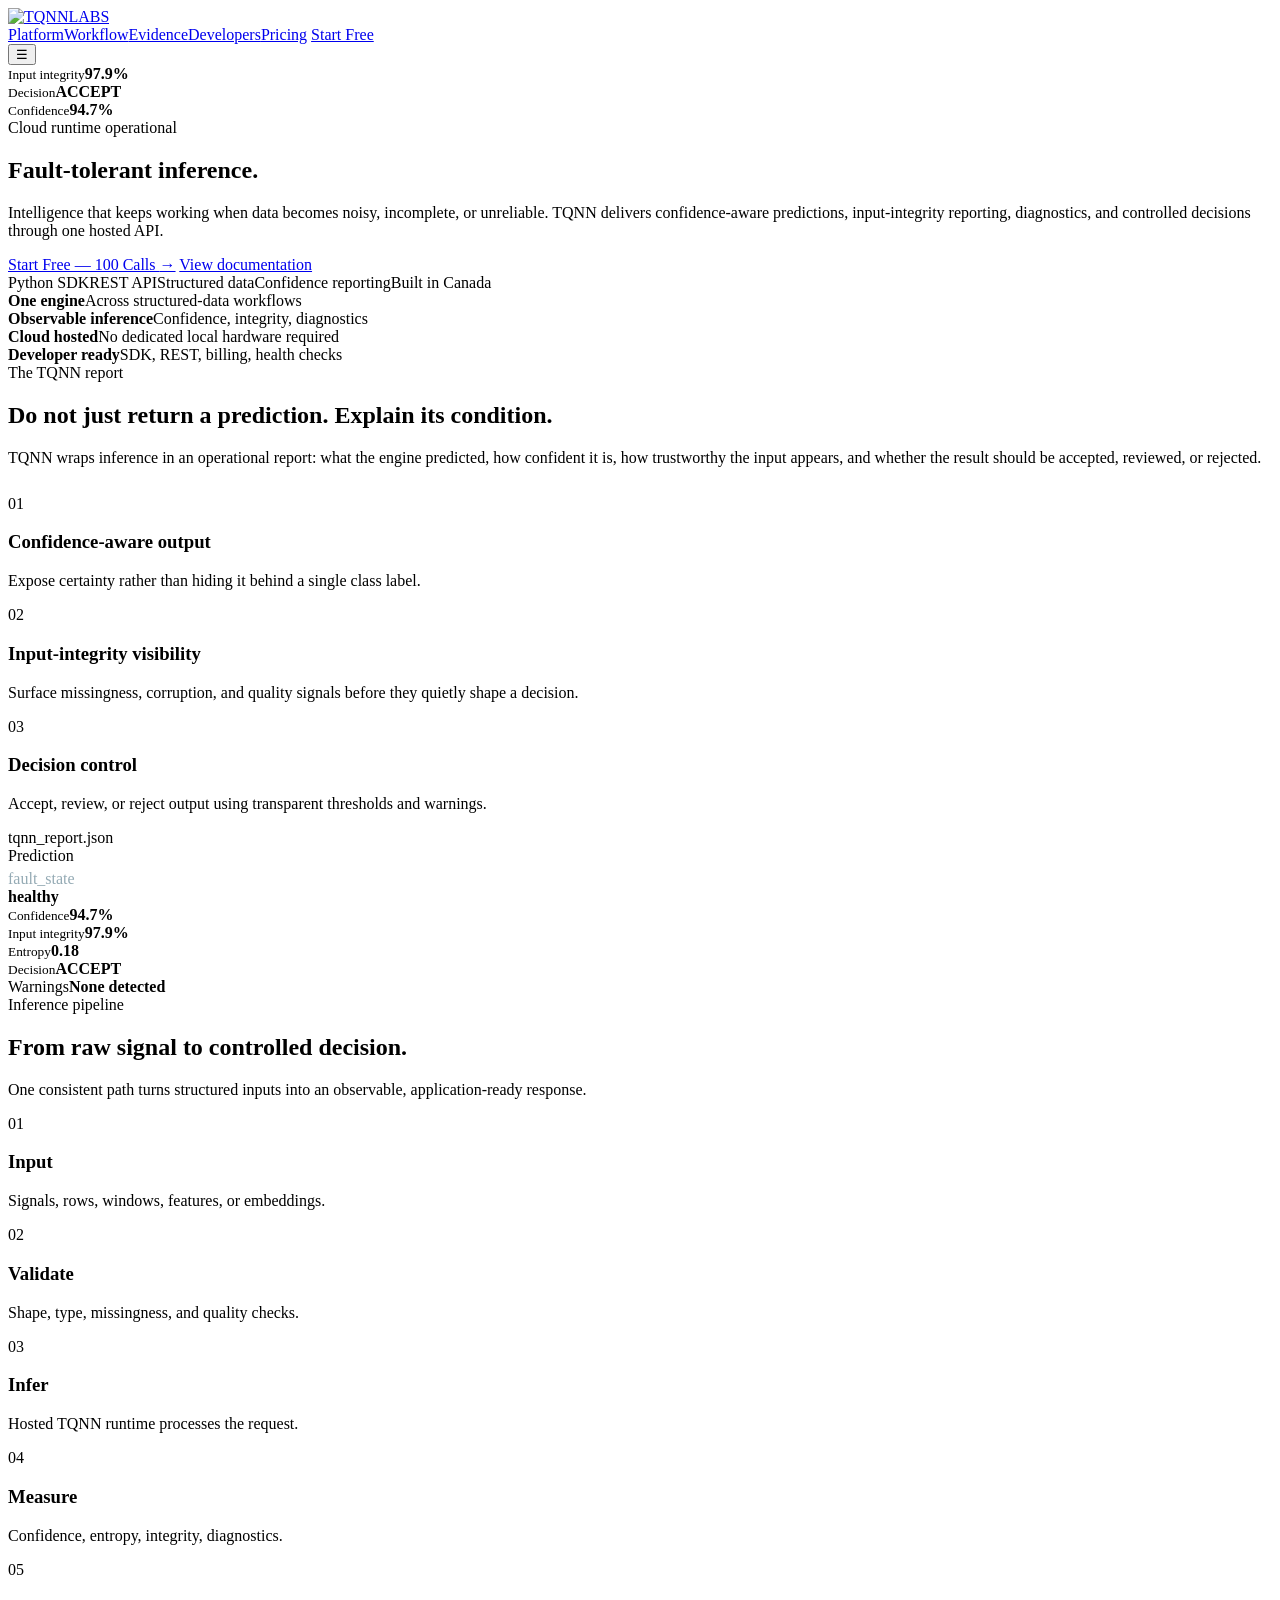
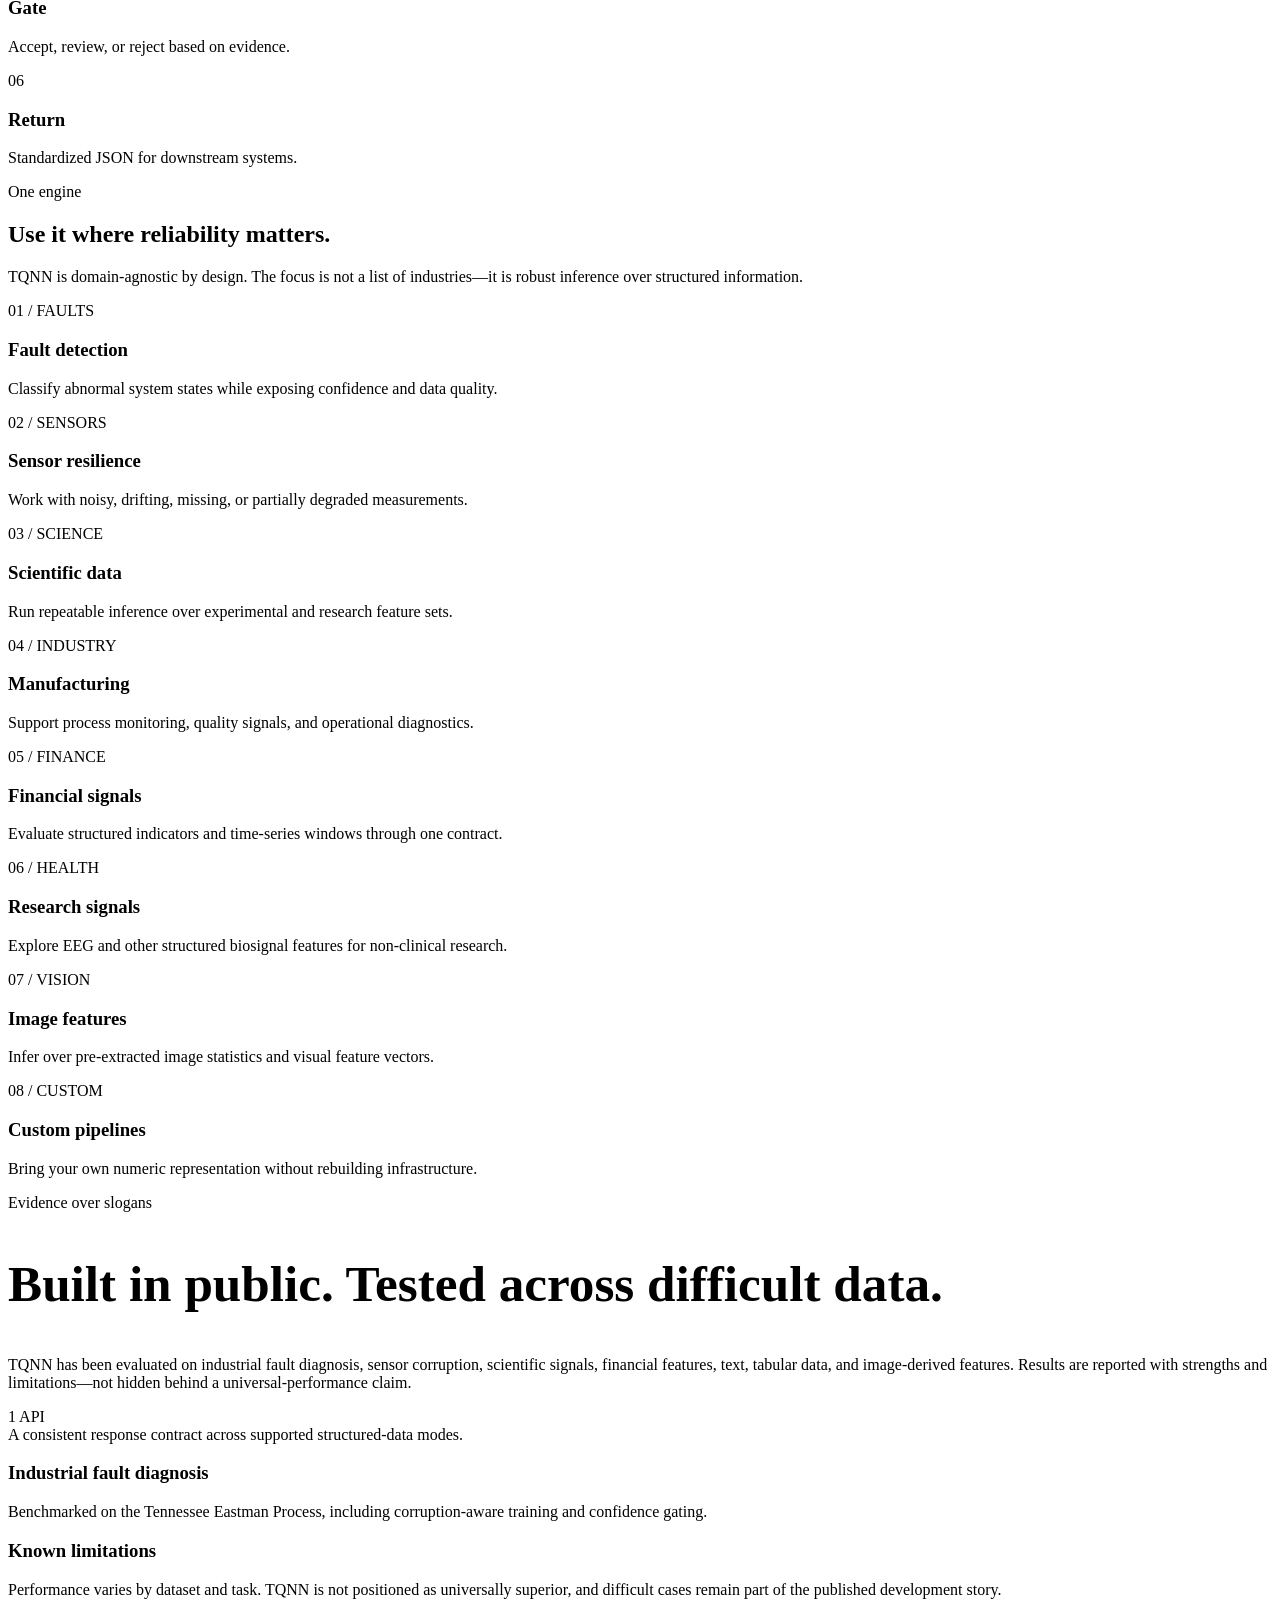
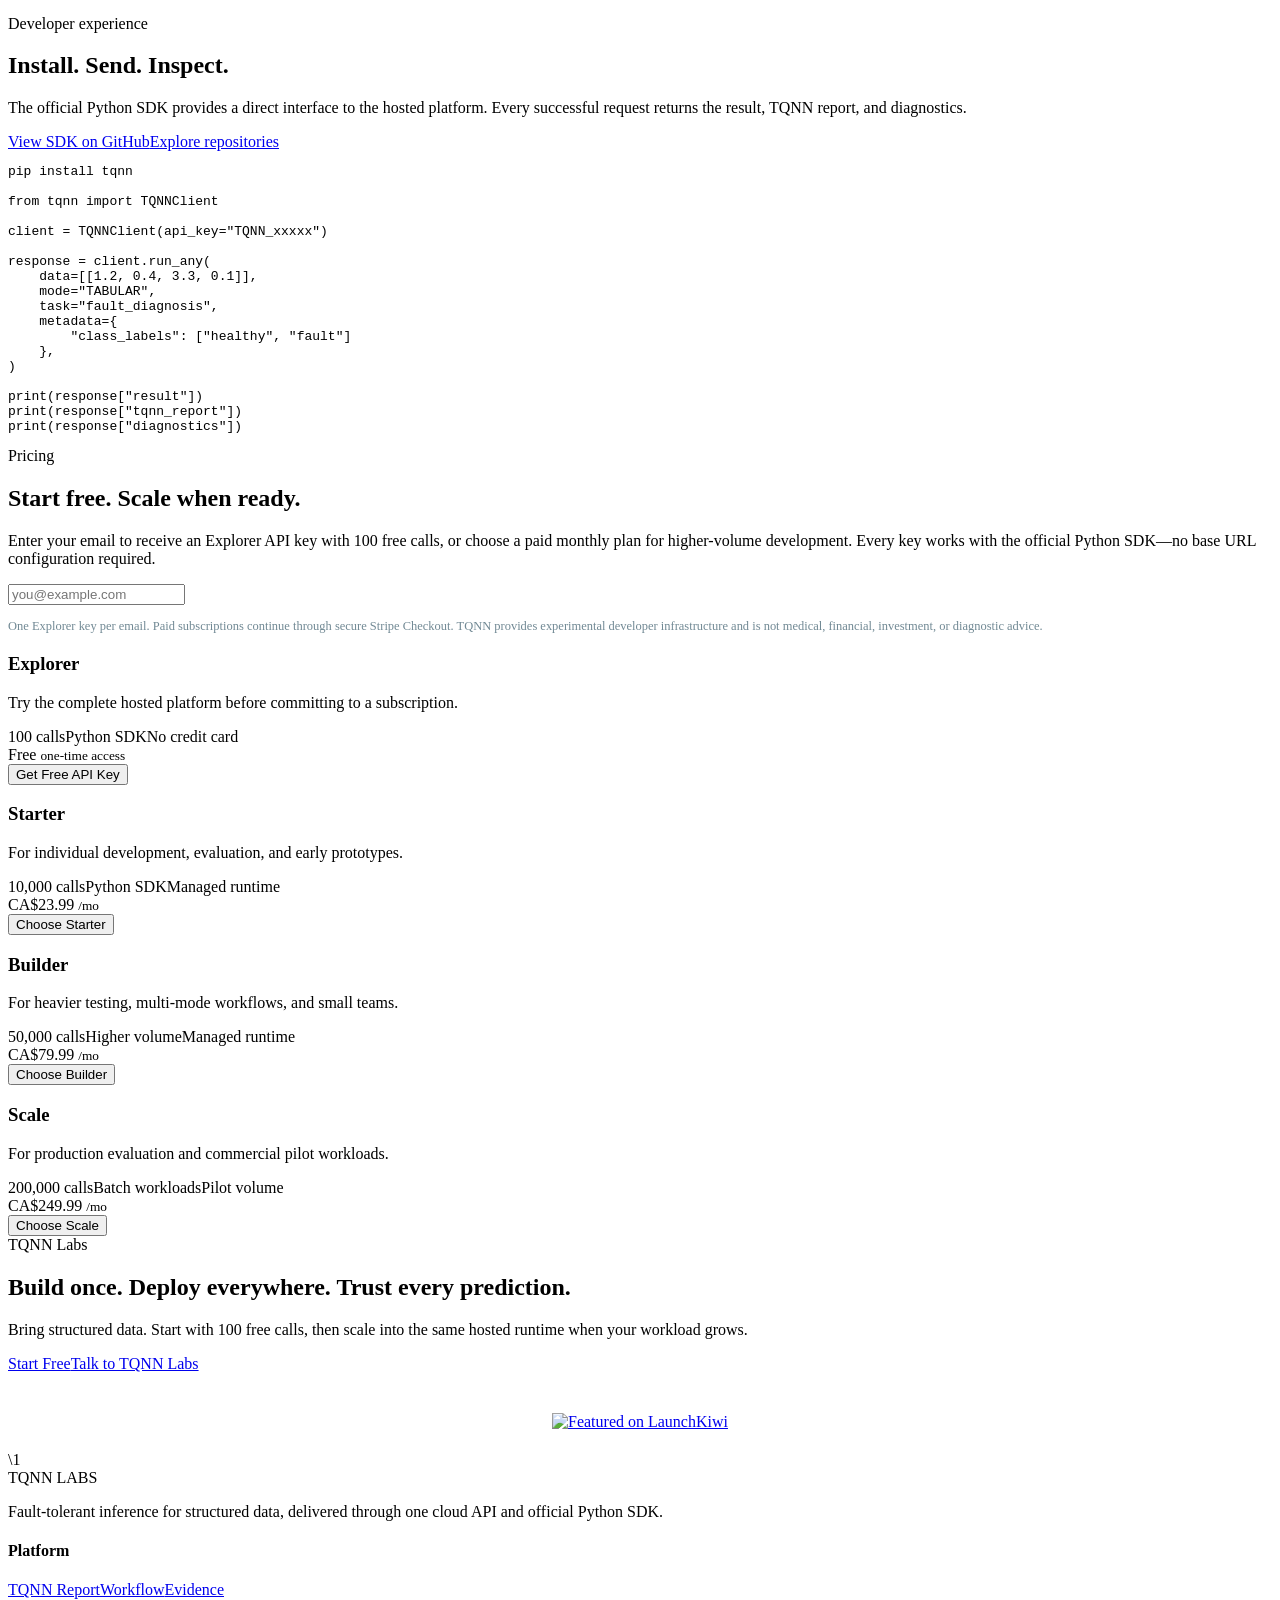
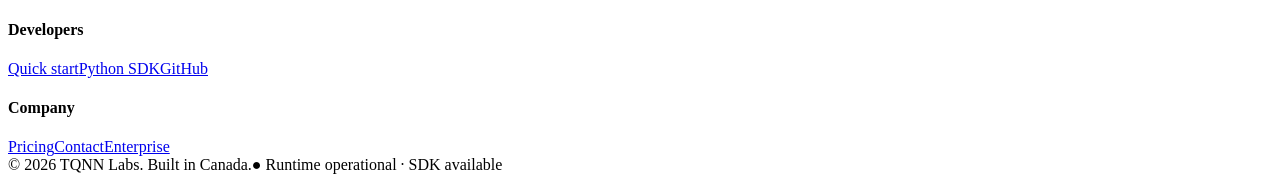
==== index.html @ 03841b4a "Add initial index.html for TQNN Labs website This HTML file serves as the main structure for the TQN" ====
<!DOCTYPE html>

<html lang="en">
<head>
<meta charset="utf-8"/>
<meta content="width=device-width, initial-scale=1" name="viewport"/>
<meta content="index, follow" name="robots"/>
<link href="https://tqnnlabs.com/" rel="canonical"/>
<link rel="icon" href="assets/images/favicon.svg" type="image/svg+xml"/>
<title>TQNNLABS — Fault-Tolerant Inference Platform</title>
<meta content="TQNN is a fault-tolerant inference platform for structured data, delivering confidence-aware predictions, input-integrity reporting, diagnostics, and graceful degradation through one cloud API and Python SDK." name="description"/>
<meta content="TQNN Labs — Fault-Tolerant Inference Platform" property="og:title"/>
<meta content="Inference that keeps working when data becomes noisy, incomplete, or unreliable." property="og:description"/>
<meta content="website" property="og:type"/>
<meta content="https://tqnnlabs.com/" property="og:url"/>
<meta content="summary_large_image" name="twitter:card"/>
<link rel="stylesheet" href="assets/css/styles.css"/>

<script type="application/ld+json">
  {
    "@context":"https://schema.org",
    "@type":"SoftwareApplication",
    "name":"TQNN Fault-Tolerant Inference Platform",
    "applicationCategory":"DeveloperApplication",
    "operatingSystem":"Cloud API",
    "creator":{"@type":"Organization","name":"TQNN Labs","url":"https://tqnnlabs.com"},
    "offers":{"@type":"Offer","priceCurrency":"CAD","availability":"https://schema.org/InStock"}
  }
  </script>
</head>
<body id="top">
<header>
<div class="shell">
<nav>
<a class="brand" href="#top"><img alt="TQNNLABS" src="assets/images/tqnnlabs-wordmark.jpg"/></a>
<div class="navlinks">
<a href="#platform">Platform</a><a href="#workflow">Workflow</a><a href="#evidence">Evidence</a><a href="#docs">Developers</a><a href="#pricing">Pricing</a>
<a class="nav-cta" href="#pricing">Start Free</a>
</div>
<button aria-label="Open navigation" class="menu-btn" onclick="document.getElementById('mobile-menu').classList.toggle('open')">☰</button>
</nav>
<div id="mobile-menu" style="display:none;padding:0 0 18px;gap:14px;flex-wrap:wrap;color:#9fb4bd">
<a href="#platform">Platform</a><a href="#workflow">Workflow</a><a href="#docs">Developers</a><a href="#pricing">Pricing</a>
</div>
</div>
</header>
<main id="top">
<section class="orbital-hero" aria-label="TQNN fault-tolerance visualization">
<div class="shell orbital-stage">
<div aria-label="TQNN platform visualization" class="orb-wrap">
<div aria-hidden="true" class="global-rings"></div>
<div class="orb-glow"></div>
<div class="orbit one"></div><div class="orbit two"></div><div class="orbit three"></div>
<div class="floating-card fc1"><small>Input integrity</small><strong>97.9%</strong></div>
<div class="floating-card fc2"><small>Decision</small><strong class="good">ACCEPT</strong></div>
<div class="floating-card fc3"><small>Confidence</small><strong>94.7%</strong></div>
<div aria-hidden="true" class="orbit-nodes"><span style="--i:0"></span><span style="--i:1"></span><span style="--i:2"></span><span style="--i:3"></span><span style="--i:4"></span><span style="--i:5"></span><span style="--i:6"></span><span style="--i:7"></span></div>
</div>
</div>
</section>
<section class="message-hero">
<div class="shell">
<div class="message-hero-inner">
<div class="eyebrow"><span class="pulse"></span> Cloud runtime operational</div>
<h1 class="gradient-text">Fault-tolerant inference.</h1>
<p class="hero-copy">Intelligence that keeps working when data becomes noisy, incomplete, or unreliable. TQNN delivers confidence-aware predictions, input-integrity reporting, diagnostics, and controlled decisions through one hosted API.</p>
<div class="hero-actions">
<a class="btn" href="#pricing">Start Free — 100 Calls <span>→</span></a>
<a class="btn secondary" href="#docs">View documentation</a>
</div>
<div class="trust"><span>Python SDK</span><span>REST API</span><span>Structured data</span><span>Confidence reporting</span><span>Built in Canada</span></div>
</div>
</div>
</section>
<div class="proof-strip">
<div class="shell proof-grid">
<div class="proof-item"><strong>One engine</strong><span>Across structured-data workflows</span></div>
<div class="proof-item"><strong>Observable inference</strong><span>Confidence, integrity, diagnostics</span></div>
<div class="proof-item"><strong>Cloud hosted</strong><span>No dedicated local hardware required</span></div>
<div class="proof-item"><strong>Developer ready</strong><span>SDK, REST, billing, health checks</span></div>
</div>
</div>
<section id="platform">
<div class="shell report-layout">
<div class="section-head reveal">
<div class="section-label">The TQNN report</div>
<h2>Do not just return a prediction. Explain its condition.</h2>
<p>TQNN wraps inference in an operational report: what the engine predicted, how confident it is, how trustworthy the input appears, and whether the result should be accepted, reviewed, or rejected.</p>
<div class="feature-list" style="margin-top:28px">
<div class="feature"><div class="feature-icon">01</div><div><h3>Confidence-aware output</h3><p>Expose certainty rather than hiding it behind a single class label.</p></div></div>
<div class="feature"><div class="feature-icon">02</div><div><h3>Input-integrity visibility</h3><p>Surface missingness, corruption, and quality signals before they quietly shape a decision.</p></div></div>
<div class="feature"><div class="feature-icon">03</div><div><h3>Decision control</h3><p>Accept, review, or reject output using transparent thresholds and warnings.</p></div></div>
</div>
</div>
<div class="report-panel reveal">
<div class="window-bar"><div class="dots"><i></i><i></i><i></i></div><div class="window-title">tqnn_report.json</div><div></div></div>
<div class="report-body">
<div class="prediction"><div><span>Prediction</span><div style="margin-top:5px;color:#94aab4">fault_state</div></div><strong>healthy</strong></div>
<div class="metric-grid">
<div class="metric"><small>Confidence</small><b>94.7%</b><div class="bar"><span style="width:94.7%"></span></div></div>
<div class="metric"><small>Input integrity</small><b>97.9%</b><div class="bar"><span style="width:97.9%"></span></div></div>
<div class="metric"><small>Entropy</small><b>0.18</b><div class="bar"><span style="width:18%"></span></div></div>
<div class="metric"><small>Decision</small><b class="good">ACCEPT</b><div class="bar"><span style="width:100%"></span></div></div>
</div>
<div class="warning-row"><span>Warnings</span><strong class="good">None detected</strong></div>
</div>
</div>
</div>
</section>
<section id="workflow">
<div class="shell">
<div class="section-head reveal"><div class="section-label">Inference pipeline</div><h2>From raw signal to controlled decision.</h2><p>One consistent path turns structured inputs into an observable, application-ready response.</p></div>
<div class="pipeline reveal">
<div class="stage"><div class="stage-num">01</div><h3>Input</h3><p>Signals, rows, windows, features, or embeddings.</p></div>
<div class="stage"><div class="stage-num">02</div><h3>Validate</h3><p>Shape, type, missingness, and quality checks.</p></div>
<div class="stage"><div class="stage-num">03</div><h3>Infer</h3><p>Hosted TQNN runtime processes the request.</p></div>
<div class="stage"><div class="stage-num">04</div><h3>Measure</h3><p>Confidence, entropy, integrity, diagnostics.</p></div>
<div class="stage"><div class="stage-num">05</div><h3>Gate</h3><p>Accept, review, or reject based on evidence.</p></div>
<div class="stage"><div class="stage-num">06</div><h3>Return</h3><p>Standardized JSON for downstream systems.</p></div>
</div>
</div>
</section>
<section>
<div class="shell">
<div class="section-head reveal"><div class="section-label">One engine</div><h2>Use it where reliability matters.</h2><p>TQNN is domain-agnostic by design. The focus is not a list of industries—it is robust inference over structured information.</p></div>
<div class="use-grid reveal">
<div class="use-card"><span>01 / FAULTS</span><h3>Fault detection</h3><p>Classify abnormal system states while exposing confidence and data quality.</p></div>
<div class="use-card"><span>02 / SENSORS</span><h3>Sensor resilience</h3><p>Work with noisy, drifting, missing, or partially degraded measurements.</p></div>
<div class="use-card"><span>03 / SCIENCE</span><h3>Scientific data</h3><p>Run repeatable inference over experimental and research feature sets.</p></div>
<div class="use-card"><span>04 / INDUSTRY</span><h3>Manufacturing</h3><p>Support process monitoring, quality signals, and operational diagnostics.</p></div>
<div class="use-card"><span>05 / FINANCE</span><h3>Financial signals</h3><p>Evaluate structured indicators and time-series windows through one contract.</p></div>
<div class="use-card"><span>06 / HEALTH</span><h3>Research signals</h3><p>Explore EEG and other structured biosignal features for non-clinical research.</p></div>
<div class="use-card"><span>07 / VISION</span><h3>Image features</h3><p>Infer over pre-extracted image statistics and visual feature vectors.</p></div>
<div class="use-card"><span>08 / CUSTOM</span><h3>Custom pipelines</h3><p>Bring your own numeric representation without rebuilding infrastructure.</p></div>
</div>
</div>
</section>
<section id="evidence">
<div class="shell bench">
<div class="bench-card big reveal"><div><div class="section-label">Evidence over slogans</div><h2 style="font-size:clamp(2.2rem,4vw,4rem)">Built in public. Tested across difficult data.</h2><p>TQNN has been evaluated on industrial fault diagnosis, sensor corruption, scientific signals, financial features, text, tabular data, and image-derived features. Results are reported with strengths and limitations—not hidden behind a universal-performance claim.</p></div><div><div class="bench-big-number">1 API</div><div class="bench-note">A consistent response contract across supported structured-data modes.</div></div></div>
<div class="bench-card reveal"><h3>Industrial fault diagnosis</h3><p>Benchmarked on the Tennessee Eastman Process, including corruption-aware training and confidence gating.</p></div>
<div class="bench-card reveal"><h3>Known limitations</h3><p>Performance varies by dataset and task. TQNN is not positioned as universally superior, and difficult cases remain part of the published development story.</p></div>
</div>
</section>
<section id="docs">
<div class="shell code-layout">
<div class="section-head reveal"><div class="section-label">Developer experience</div><h2>Install. Send. Inspect.</h2><p>The official Python SDK provides a direct interface to the hosted platform. Every successful request returns the result, TQNN report, and diagnostics.</p><div class="hero-actions"><a class="btn" href="https://github.com/tqnnlabs/tqnn-sdk" rel="noopener" target="_blank">View SDK on GitHub</a><a class="btn secondary" href="https://github.com/tqnnlabs" rel="noopener" target="_blank">Explore repositories</a></div></div>
<pre class="reveal"><span class="code-accent">pip install tqnn</span>

from tqnn import TQNNClient

client = TQNNClient(api_key="TQNN_xxxxx")

response = client.run_any(
    data=[[1.2, 0.4, 3.3, 0.1]],
    mode="TABULAR",
    task="fault_diagnosis",
    metadata={
        "class_labels": ["healthy", "fault"]
    },
)

print(response["result"])
print(response["tqnn_report"])
print(response["diagnostics"])</pre>
</div>
</section>
<section id="pricing">
<div class="shell pricing-wrap">
<div class="pricing-copy reveal"><div class="section-label">Pricing</div><h2>Start free. Scale when ready.</h2><p style="margin-top:18px;color:var(--muted)">Enter your email to receive an Explorer API key with 100 free calls, or choose a paid monthly plan for higher-volume development. Every key works with the official Python SDK—no base URL configuration required.</p><input autocomplete="email" class="email-field" id="checkout-email" placeholder="you@example.com" type="email"/><div class="error-box" id="checkout-error" role="status" aria-live="polite"></div><p style="margin-top:14px;color:#718994;font-size:.78rem">One Explorer key per email. Paid subscriptions continue through secure Stripe Checkout. TQNN provides experimental developer infrastructure and is not medical, financial, investment, or diagnostic advice.</p></div>
<div class="price-grid reveal">
<div class="price-card featured"><div><h3>Explorer</h3><p>Try the complete hosted platform before committing to a subscription.</p><div class="price-meta"><span>100 calls</span><span>Python SDK</span><span>No credit card</span></div></div><div class="price">Free <small>one-time access</small></div><div class="price-action"><button class="btn" id="explorer-button" onclick="startExplorer()">Get Free API Key</button></div></div>
<div class="price-card"><div><h3>Starter</h3><p>For individual development, evaluation, and early prototypes.</p><div class="price-meta"><span>10,000 calls</span><span>Python SDK</span><span>Managed runtime</span></div></div><div class="price">CA$23.99 <small>/mo</small></div><div class="price-action"><button class="btn secondary" onclick="startCheckout('tier1')">Choose Starter</button></div></div>
<div class="price-card"><div><h3>Builder</h3><p>For heavier testing, multi-mode workflows, and small teams.</p><div class="price-meta"><span>50,000 calls</span><span>Higher volume</span><span>Managed runtime</span></div></div><div class="price">CA$79.99 <small>/mo</small></div><div class="price-action"><button class="btn secondary" onclick="startCheckout('tier2')">Choose Builder</button></div></div>
<div class="price-card"><div><h3>Scale</h3><p>For production evaluation and commercial pilot workloads.</p><div class="price-meta"><span>200,000 calls</span><span>Batch workloads</span><span>Pilot volume</span></div></div><div class="price">CA$249.99 <small>/mo</small></div><div class="price-action"><button class="btn secondary" onclick="startCheckout('tier3')">Choose Scale</button></div></div>
</div>
</div>
</section>
<section class="final-cta">
<div class="shell reveal"><div class="section-label">TQNN Labs</div><h2>Build once. Deploy everywhere. Trust every prediction.</h2><p>Bring structured data. Start with 100 free calls, then scale into the same hosted runtime when your workload grows.</p><div class="hero-actions"><a class="btn" href="#pricing">Start Free</a><a class="btn secondary" href="mailto:tqnnlabs@gmail.com?subject=TQNN%20Enterprise%20Inquiry">Talk to TQNN Labs</a></div></div>
</section>
</main>

<section class="shell" style="padding:40px 0 20px;text-align:center">
  <a href="https://launchkiwi.com/p/tqnnlabs" target="_blank" rel="noopener">
    <img src="https://launchkiwi.com/badge-light.svg"
         alt="Featured on LaunchKiwi"
         width="198"
         height="62"
         loading="lazy"/>
  </a>
</section>

\1
<div class="shell">
<div class="footer-grid">
<div><div class="footer-brand">TQNN LABS</div><p>Fault-tolerant inference for structured data, delivered through one cloud API and official Python SDK.</p></div>
<div><h4>Platform</h4><a href="#platform">TQNN Report</a><a href="#workflow">Workflow</a><a href="#evidence">Evidence</a></div>
<div><h4>Developers</h4><a href="#docs">Quick start</a><a href="https://github.com/tqnnlabs/tqnn-sdk" rel="noopener" target="_blank">Python SDK</a><a href="https://github.com/tqnnlabs" rel="noopener" target="_blank">GitHub</a></div>
<div><h4>Company</h4><a href="#pricing">Pricing</a><a href="mailto:tqnnlabs@gmail.com">Contact</a><a href="mailto:tqnnlabs@gmail.com?subject=TQNN%20Enterprise%20Inquiry">Enterprise</a></div>
</div>
<div class="copyright"><span>© 2026 TQNN Labs. Built in Canada.</span><span><span class="good">●</span> Runtime operational · SDK available</span></div>
</div>
</footer>
<script src="assets/js/main.js" defer></script>
</body>
</html>
                                                                                                                   </html>
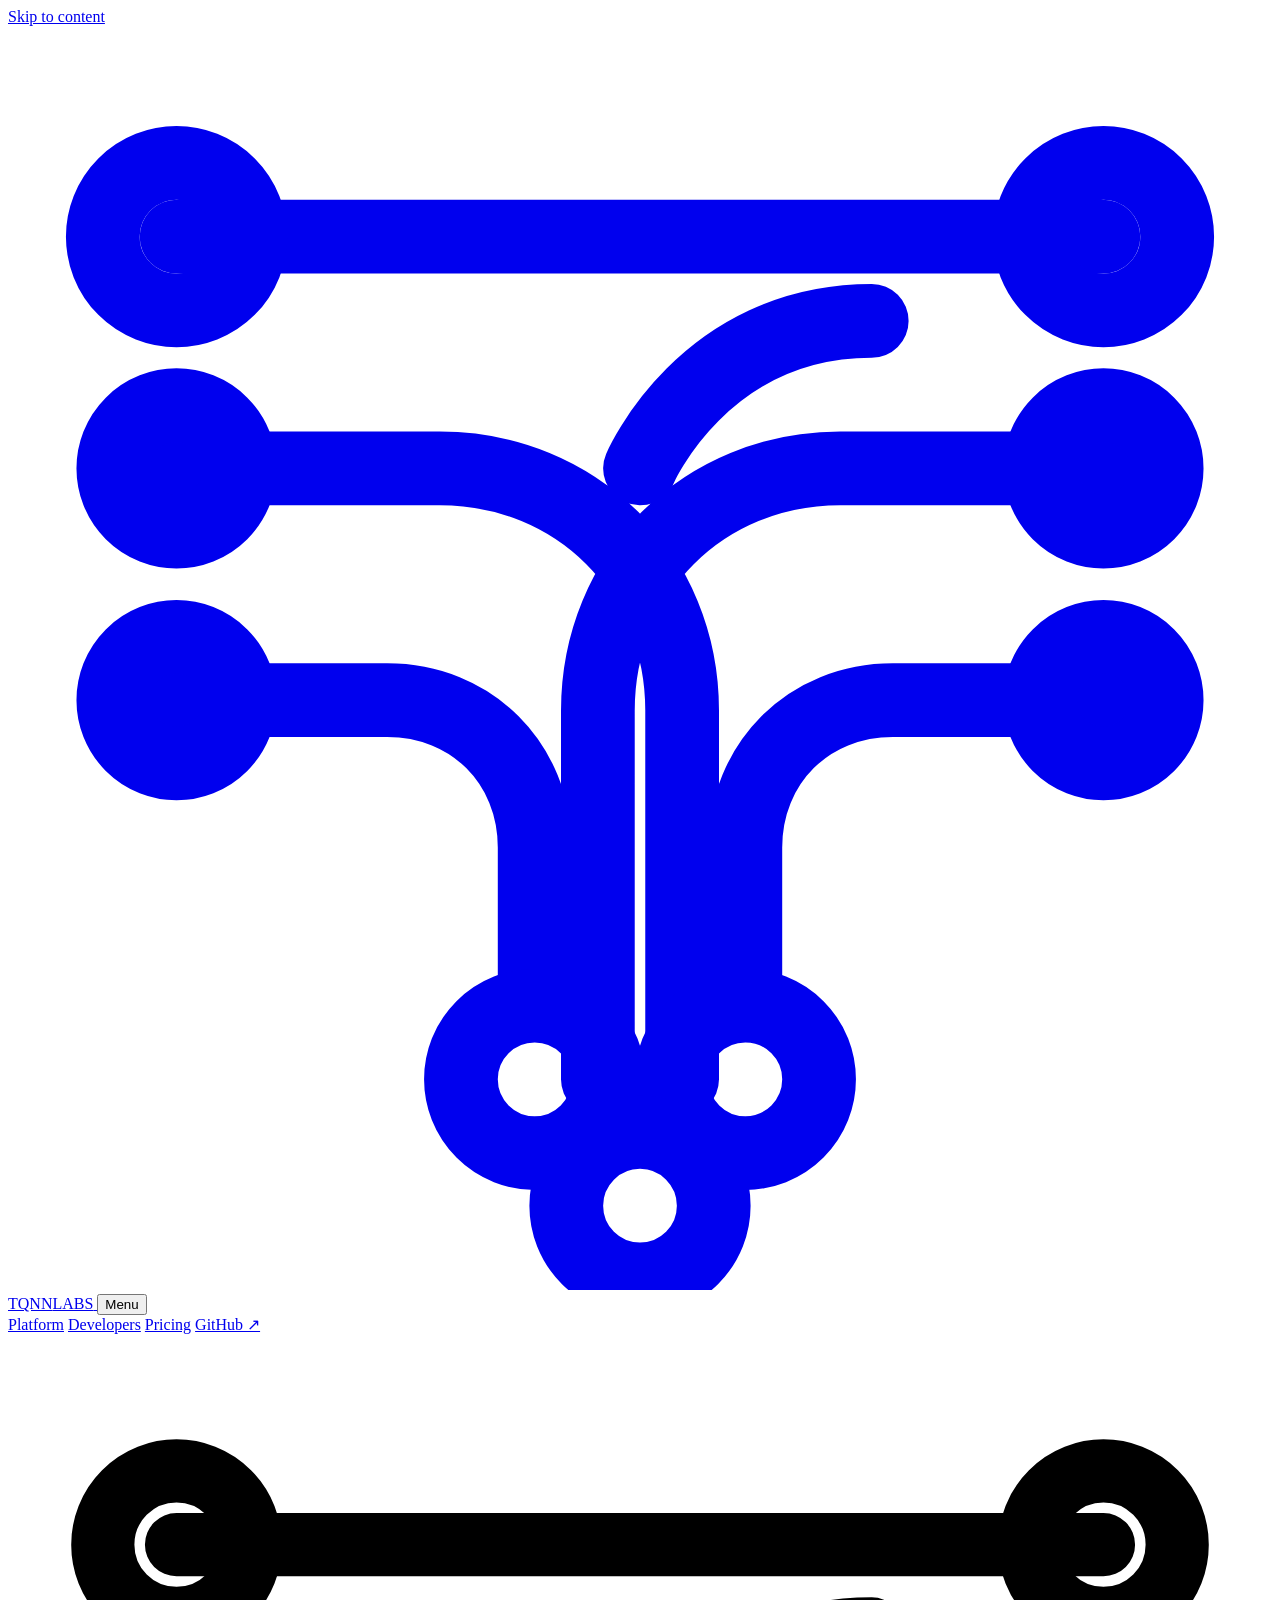
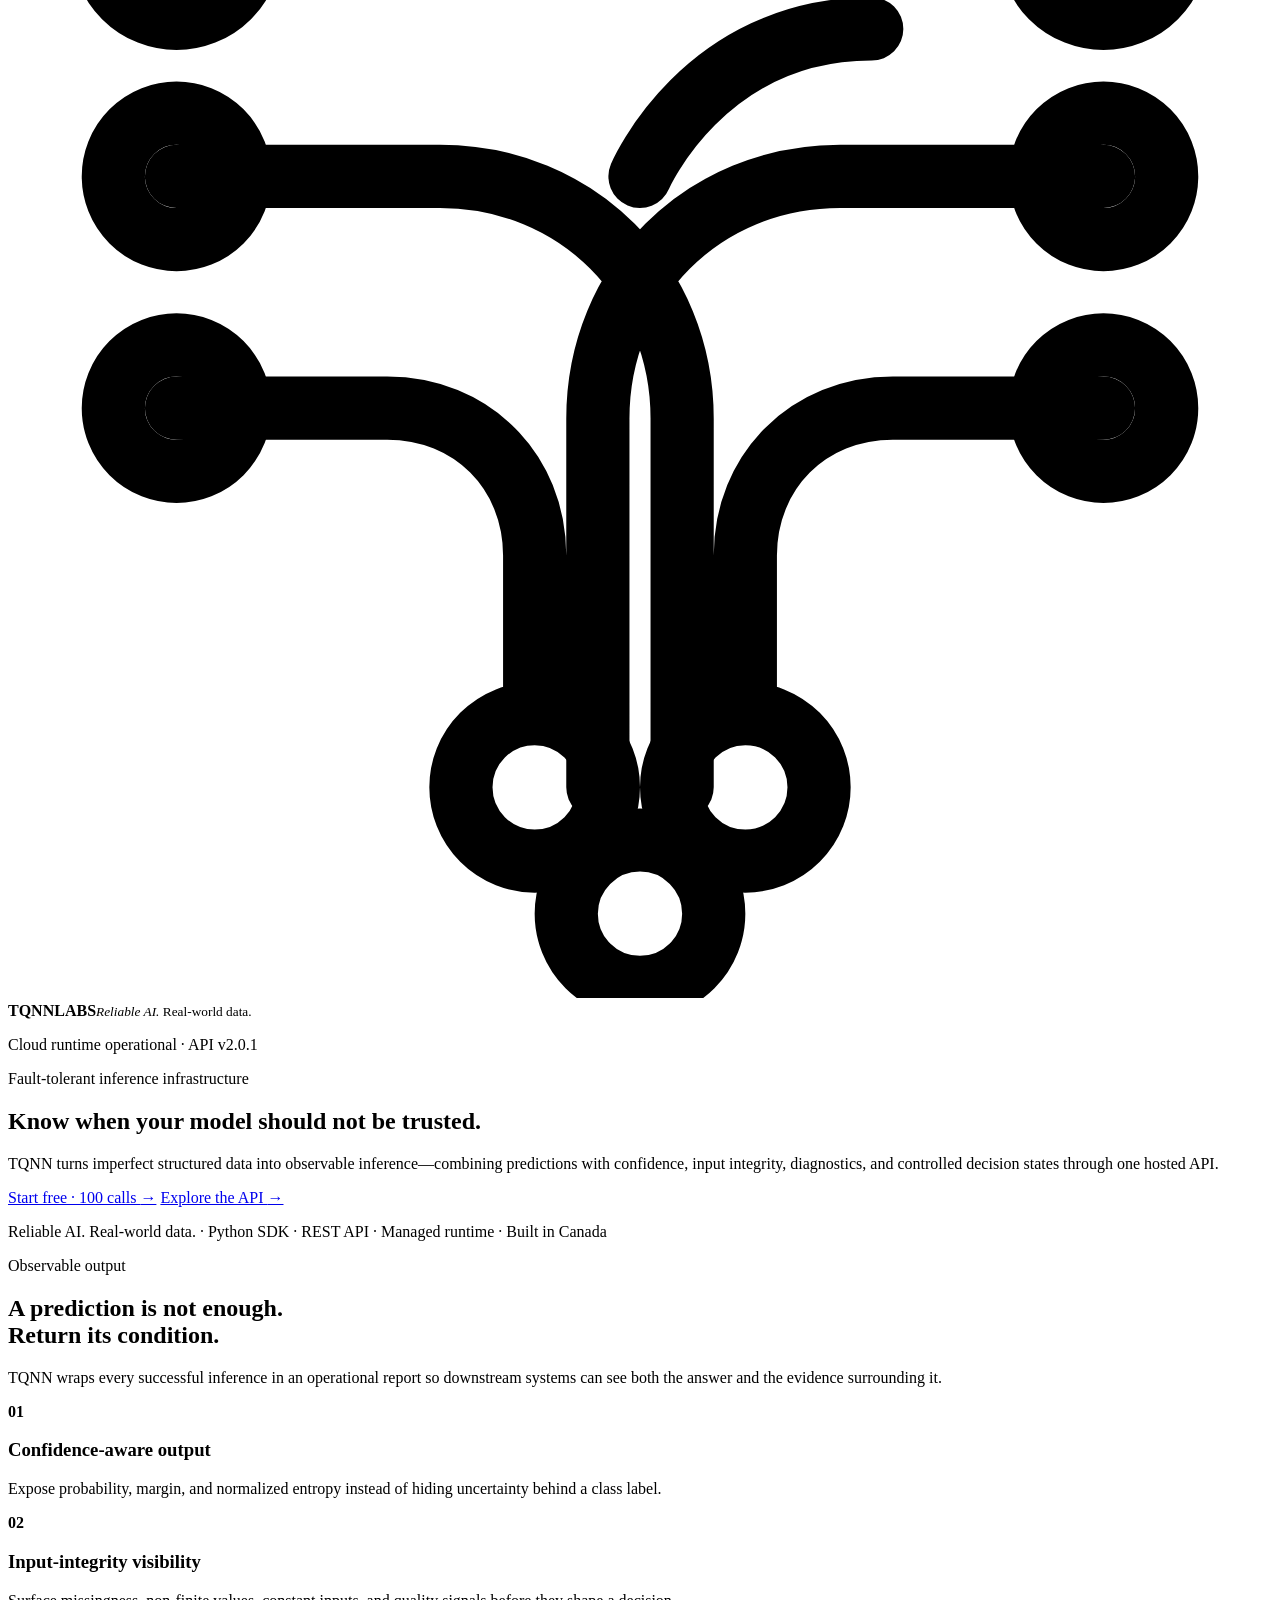
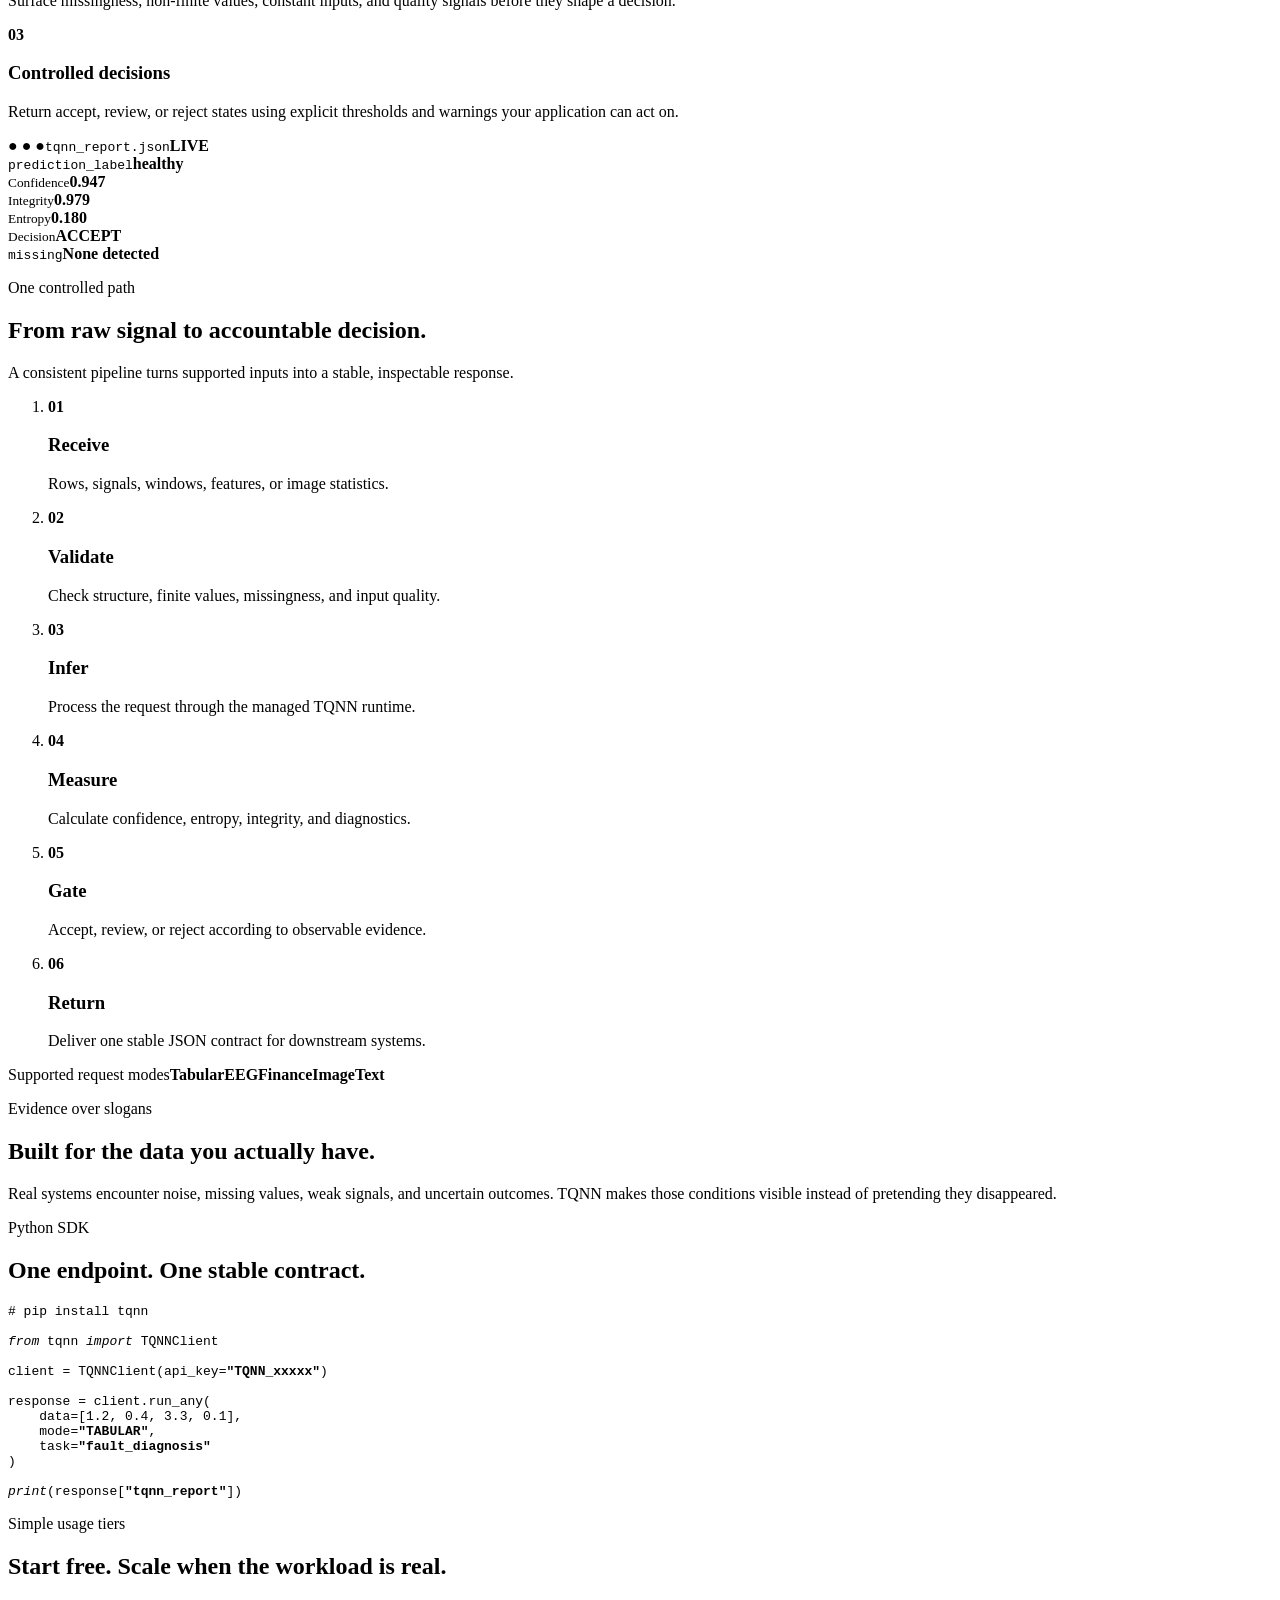
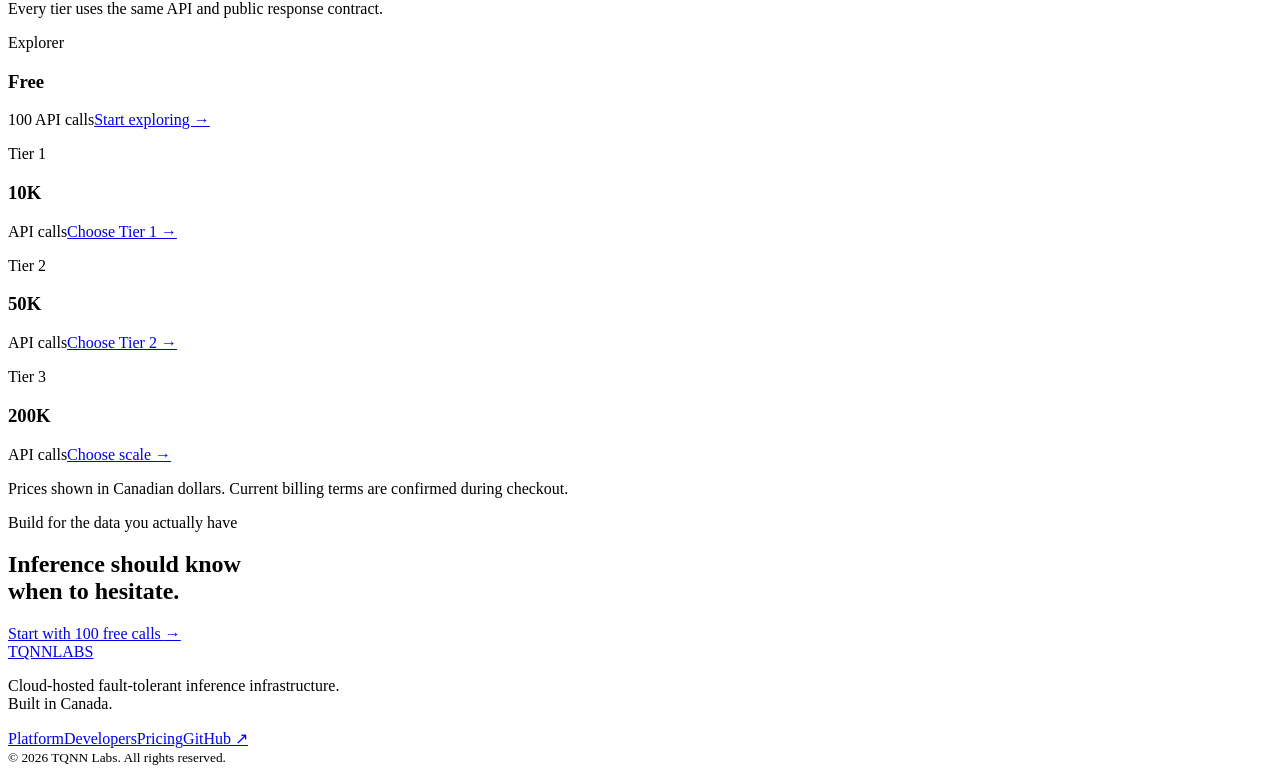
==== commit aa4f0c73: "Add files via upload" ====
--- a/index.html
+++ b/index.html
@@ -1,208 +1,170 @@
-<!DOCTYPE html>
+<!doctype html>
+<html lang="en-CA">
+<head>
+  <meta charset="utf-8">
+  <meta name="viewport" content="width=device-width,initial-scale=1">
+  <meta name="theme-color" content="#02070b">
+  <meta name="description" content="TQNN Labs provides confidence-aware, fault-tolerant inference for imperfect real-world data.">
+  <title>TQNN Labs — Fault-Tolerant Inference</title>
+  <link rel="icon" href="assets/favicon.svg" type="image/svg+xml">
+  <link rel="stylesheet" href="assets/styles.css">
+</head>
+<body>
+  <a class="skip-link" href="#main">Skip to content</a>
 
-<html lang="en">
-<head>
-<meta charset="utf-8"/>
-<meta content="width=device-width, initial-scale=1" name="viewport"/>
-<meta content="index, follow" name="robots"/>
-<link href="https://tqnnlabs.com/" rel="canonical"/>
-<link rel="icon" href="assets/images/favicon.svg" type="image/svg+xml"/>
-<title>TQNNLABS — Fault-Tolerant Inference Platform</title>
-<meta content="TQNN is a fault-tolerant inference platform for structured data, delivering confidence-aware predictions, input-integrity reporting, diagnostics, and graceful degradation through one cloud API and Python SDK." name="description"/>
-<meta content="TQNN Labs — Fault-Tolerant Inference Platform" property="og:title"/>
-<meta content="Inference that keeps working when data becomes noisy, incomplete, or unreliable." property="og:description"/>
-<meta content="website" property="og:type"/>
-<meta content="https://tqnnlabs.com/" property="og:url"/>
-<meta content="summary_large_image" name="twitter:card"/>
-<link rel="stylesheet" href="assets/css/styles.css"/>
+  <header class="site-header" id="top">
+    <nav class="nav shell" aria-label="Primary navigation">
+      <a class="wordmark" href="#top" aria-label="TQNN Labs home">
+        <svg class="brand-mark" viewBox="0 0 120 120" aria-hidden="true">
+          <g fill="none" stroke="currentColor" stroke-width="7" stroke-linecap="round" stroke-linejoin="round">
+            <path d="M16 20h88M16 42h25c13 0 23 10 23 23v35M104 42H79c-13 0-23 10-23 23v35M16 64h20c8 0 14 6 14 14v14M104 64H84c-8 0-14 6-14 14v14M60 42c0 0 6-14 22-14"/>
+            <circle cx="16" cy="20" r="7"/><circle cx="104" cy="20" r="7"/>
+            <circle cx="16" cy="42" r="6"/><circle cx="104" cy="42" r="6"/>
+            <circle cx="16" cy="64" r="6"/><circle cx="104" cy="64" r="6"/>
+            <circle cx="50" cy="100" r="7"/><circle cx="70" cy="100" r="7"/>
+            <circle cx="60" cy="112" r="7"/>
+          </g>
+        </svg>
+        <span>TQNN<span>LABS</span></span>
+      </a>
+      <button class="menu-toggle" type="button" aria-expanded="false" aria-controls="site-menu">Menu</button>
+      <div class="site-menu" id="site-menu">
+        <a href="#platform">Platform</a>
+        <a href="#developers">Developers</a>
+        <a href="#pricing">Pricing</a>
+        <a href="https://github.com/tqnnlabs" rel="noopener">GitHub ↗</a>
+      </div>
+    </nav>
+  </header>
 
-<script type="application/ld+json">
-  {
-    "@context":"https://schema.org",
-    "@type":"SoftwareApplication",
-    "name":"TQNN Fault-Tolerant Inference Platform",
-    "applicationCategory":"DeveloperApplication",
-    "operatingSystem":"Cloud API",
-    "creator":{"@type":"Organization","name":"TQNN Labs","url":"https://tqnnlabs.com"},
-    "offers":{"@type":"Offer","priceCurrency":"CAD","availability":"https://schema.org/InStock"}
-  }
-  </script>
-</head>
-<body id="top">
-<header>
-<div class="shell">
-<nav>
-<a class="brand" href="#top"><img alt="TQNNLABS" src="assets/images/tqnnlabs-wordmark.jpg"/></a>
-<div class="navlinks">
-<a href="#platform">Platform</a><a href="#workflow">Workflow</a><a href="#evidence">Evidence</a><a href="#docs">Developers</a><a href="#pricing">Pricing</a>
-<a class="nav-cta" href="#pricing">Start Free</a>
-</div>
-<button aria-label="Open navigation" class="menu-btn" onclick="document.getElementById('mobile-menu').classList.toggle('open')">☰</button>
-</nav>
-<div id="mobile-menu" style="display:none;padding:0 0 18px;gap:14px;flex-wrap:wrap;color:#9fb4bd">
-<a href="#platform">Platform</a><a href="#workflow">Workflow</a><a href="#docs">Developers</a><a href="#pricing">Pricing</a>
-</div>
-</div>
-</header>
-<main id="top">
-<section class="orbital-hero" aria-label="TQNN fault-tolerance visualization">
-<div class="shell orbital-stage">
-<div aria-label="TQNN platform visualization" class="orb-wrap">
-<div aria-hidden="true" class="global-rings"></div>
-<div class="orb-glow"></div>
-<div class="orbit one"></div><div class="orbit two"></div><div class="orbit three"></div>
-<div class="floating-card fc1"><small>Input integrity</small><strong>97.9%</strong></div>
-<div class="floating-card fc2"><small>Decision</small><strong class="good">ACCEPT</strong></div>
-<div class="floating-card fc3"><small>Confidence</small><strong>94.7%</strong></div>
-<div aria-hidden="true" class="orbit-nodes"><span style="--i:0"></span><span style="--i:1"></span><span style="--i:2"></span><span style="--i:3"></span><span style="--i:4"></span><span style="--i:5"></span><span style="--i:6"></span><span style="--i:7"></span></div>
-</div>
-</div>
-</section>
-<section class="message-hero">
-<div class="shell">
-<div class="message-hero-inner">
-<div class="eyebrow"><span class="pulse"></span> Cloud runtime operational</div>
-<h1 class="gradient-text">Fault-tolerant inference.</h1>
-<p class="hero-copy">Intelligence that keeps working when data becomes noisy, incomplete, or unreliable. TQNN delivers confidence-aware predictions, input-integrity reporting, diagnostics, and controlled decisions through one hosted API.</p>
-<div class="hero-actions">
-<a class="btn" href="#pricing">Start Free — 100 Calls <span>→</span></a>
-<a class="btn secondary" href="#docs">View documentation</a>
-</div>
-<div class="trust"><span>Python SDK</span><span>REST API</span><span>Structured data</span><span>Confidence reporting</span><span>Built in Canada</span></div>
-</div>
-</div>
-</section>
-<div class="proof-strip">
-<div class="shell proof-grid">
-<div class="proof-item"><strong>One engine</strong><span>Across structured-data workflows</span></div>
-<div class="proof-item"><strong>Observable inference</strong><span>Confidence, integrity, diagnostics</span></div>
-<div class="proof-item"><strong>Cloud hosted</strong><span>No dedicated local hardware required</span></div>
-<div class="proof-item"><strong>Developer ready</strong><span>SDK, REST, billing, health checks</span></div>
-</div>
-</div>
-<section id="platform">
-<div class="shell report-layout">
-<div class="section-head reveal">
-<div class="section-label">The TQNN report</div>
-<h2>Do not just return a prediction. Explain its condition.</h2>
-<p>TQNN wraps inference in an operational report: what the engine predicted, how confident it is, how trustworthy the input appears, and whether the result should be accepted, reviewed, or rejected.</p>
-<div class="feature-list" style="margin-top:28px">
-<div class="feature"><div class="feature-icon">01</div><div><h3>Confidence-aware output</h3><p>Expose certainty rather than hiding it behind a single class label.</p></div></div>
-<div class="feature"><div class="feature-icon">02</div><div><h3>Input-integrity visibility</h3><p>Surface missingness, corruption, and quality signals before they quietly shape a decision.</p></div></div>
-<div class="feature"><div class="feature-icon">03</div><div><h3>Decision control</h3><p>Accept, review, or reject output using transparent thresholds and warnings.</p></div></div>
-</div>
-</div>
-<div class="report-panel reveal">
-<div class="window-bar"><div class="dots"><i></i><i></i><i></i></div><div class="window-title">tqnn_report.json</div><div></div></div>
-<div class="report-body">
-<div class="prediction"><div><span>Prediction</span><div style="margin-top:5px;color:#94aab4">fault_state</div></div><strong>healthy</strong></div>
-<div class="metric-grid">
-<div class="metric"><small>Confidence</small><b>94.7%</b><div class="bar"><span style="width:94.7%"></span></div></div>
-<div class="metric"><small>Input integrity</small><b>97.9%</b><div class="bar"><span style="width:97.9%"></span></div></div>
-<div class="metric"><small>Entropy</small><b>0.18</b><div class="bar"><span style="width:18%"></span></div></div>
-<div class="metric"><small>Decision</small><b class="good">ACCEPT</b><div class="bar"><span style="width:100%"></span></div></div>
-</div>
-<div class="warning-row"><span>Warnings</span><strong class="good">None detected</strong></div>
-</div>
-</div>
-</div>
-</section>
-<section id="workflow">
-<div class="shell">
-<div class="section-head reveal"><div class="section-label">Inference pipeline</div><h2>From raw signal to controlled decision.</h2><p>One consistent path turns structured inputs into an observable, application-ready response.</p></div>
-<div class="pipeline reveal">
-<div class="stage"><div class="stage-num">01</div><h3>Input</h3><p>Signals, rows, windows, features, or embeddings.</p></div>
-<div class="stage"><div class="stage-num">02</div><h3>Validate</h3><p>Shape, type, missingness, and quality checks.</p></div>
-<div class="stage"><div class="stage-num">03</div><h3>Infer</h3><p>Hosted TQNN runtime processes the request.</p></div>
-<div class="stage"><div class="stage-num">04</div><h3>Measure</h3><p>Confidence, entropy, integrity, diagnostics.</p></div>
-<div class="stage"><div class="stage-num">05</div><h3>Gate</h3><p>Accept, review, or reject based on evidence.</p></div>
-<div class="stage"><div class="stage-num">06</div><h3>Return</h3><p>Standardized JSON for downstream systems.</p></div>
-</div>
-</div>
-</section>
-<section>
-<div class="shell">
-<div class="section-head reveal"><div class="section-label">One engine</div><h2>Use it where reliability matters.</h2><p>TQNN is domain-agnostic by design. The focus is not a list of industries—it is robust inference over structured information.</p></div>
-<div class="use-grid reveal">
-<div class="use-card"><span>01 / FAULTS</span><h3>Fault detection</h3><p>Classify abnormal system states while exposing confidence and data quality.</p></div>
-<div class="use-card"><span>02 / SENSORS</span><h3>Sensor resilience</h3><p>Work with noisy, drifting, missing, or partially degraded measurements.</p></div>
-<div class="use-card"><span>03 / SCIENCE</span><h3>Scientific data</h3><p>Run repeatable inference over experimental and research feature sets.</p></div>
-<div class="use-card"><span>04 / INDUSTRY</span><h3>Manufacturing</h3><p>Support process monitoring, quality signals, and operational diagnostics.</p></div>
-<div class="use-card"><span>05 / FINANCE</span><h3>Financial signals</h3><p>Evaluate structured indicators and time-series windows through one contract.</p></div>
-<div class="use-card"><span>06 / HEALTH</span><h3>Research signals</h3><p>Explore EEG and other structured biosignal features for non-clinical research.</p></div>
-<div class="use-card"><span>07 / VISION</span><h3>Image features</h3><p>Infer over pre-extracted image statistics and visual feature vectors.</p></div>
-<div class="use-card"><span>08 / CUSTOM</span><h3>Custom pipelines</h3><p>Bring your own numeric representation without rebuilding infrastructure.</p></div>
-</div>
-</div>
-</section>
-<section id="evidence">
-<div class="shell bench">
-<div class="bench-card big reveal"><div><div class="section-label">Evidence over slogans</div><h2 style="font-size:clamp(2.2rem,4vw,4rem)">Built in public. Tested across difficult data.</h2><p>TQNN has been evaluated on industrial fault diagnosis, sensor corruption, scientific signals, financial features, text, tabular data, and image-derived features. Results are reported with strengths and limitations—not hidden behind a universal-performance claim.</p></div><div><div class="bench-big-number">1 API</div><div class="bench-note">A consistent response contract across supported structured-data modes.</div></div></div>
-<div class="bench-card reveal"><h3>Industrial fault diagnosis</h3><p>Benchmarked on the Tennessee Eastman Process, including corruption-aware training and confidence gating.</p></div>
-<div class="bench-card reveal"><h3>Known limitations</h3><p>Performance varies by dataset and task. TQNN is not positioned as universally superior, and difficult cases remain part of the published development story.</p></div>
-</div>
-</section>
-<section id="docs">
-<div class="shell code-layout">
-<div class="section-head reveal"><div class="section-label">Developer experience</div><h2>Install. Send. Inspect.</h2><p>The official Python SDK provides a direct interface to the hosted platform. Every successful request returns the result, TQNN report, and diagnostics.</p><div class="hero-actions"><a class="btn" href="https://github.com/tqnnlabs/tqnn-sdk" rel="noopener" target="_blank">View SDK on GitHub</a><a class="btn secondary" href="https://github.com/tqnnlabs" rel="noopener" target="_blank">Explore repositories</a></div></div>
-<pre class="reveal"><span class="code-accent">pip install tqnn</span>
+  <main id="main">
+    <section class="hero stage-space" aria-labelledby="hero-title">
+      <div class="shell hero-inner">
+        <div class="hero-brand" aria-label="TQNN Labs — Reliable AI. Real-world data.">
+          <svg class="hero-mark brand-mark" viewBox="0 0 120 120" aria-hidden="true">
+            <g fill="none" stroke="currentColor" stroke-width="6" stroke-linecap="round" stroke-linejoin="round">
+              <path d="M16 20h88M16 42h25c13 0 23 10 23 23v35M104 42H79c-13 0-23 10-23 23v35M16 64h20c8 0 14 6 14 14v14M104 64H84c-8 0-14 6-14 14v14M60 42c0 0 6-14 22-14"/>
+              <circle cx="16" cy="20" r="7"/><circle cx="104" cy="20" r="7"/><circle cx="16" cy="42" r="6"/><circle cx="104" cy="42" r="6"/><circle cx="16" cy="64" r="6"/><circle cx="104" cy="64" r="6"/><circle cx="50" cy="100" r="7"/><circle cx="70" cy="100" r="7"/><circle cx="60" cy="112" r="7"/>
+            </g>
+          </svg>
+          <div><strong>TQNN<span>LABS</span></strong><small><em>Reliable AI.</em> Real-world data.</small></div>
+        </div>
+        <div class="hero-copy">
+          <p class="status"><i></i> Cloud runtime operational · API v2.0.1</p>
+          <p class="eyebrow">Fault-tolerant inference infrastructure</p>
+          <h1 id="hero-title">Know when your model <span>should not be trusted.</span></h1>
+          <p class="lede">TQNN turns imperfect structured data into observable inference—combining predictions with confidence, input integrity, diagnostics, and controlled decision states through one hosted API.</p>
+          <div class="actions">
+            <a class="button" href="#pricing">Start free · 100 calls <span>→</span></a>
+            <a class="button" href="#developers">Explore the API <span>→</span></a>
+          </div>
+          <p class="micro">Reliable AI. Real-world data. · Python SDK · REST API · Managed runtime · Built in Canada</p>
+        </div>
+      </div>
+    </section>
 
-from tqnn import TQNNClient
+    <div class="journey-city">
+      <section class="platform section" id="platform" aria-labelledby="platform-title">
+        <div class="shell">
+          <p class="eyebrow">Observable output</p>
+          <h2 id="platform-title">A prediction is not enough.<br>Return its condition.</h2>
+          <p class="section-intro">TQNN wraps every successful inference in an operational report so downstream systems can see both the answer and the evidence surrounding it.</p>
+          <div class="feature-list">
+            <article><b>01</b><div><h3>Confidence-aware output</h3><p>Expose probability, margin, and normalized entropy instead of hiding uncertainty behind a class label.</p></div></article>
+            <article><b>02</b><div><h3>Input-integrity visibility</h3><p>Surface missingness, non-finite values, constant inputs, and quality signals before they shape a decision.</p></div></article>
+            <article><b>03</b><div><h3>Controlled decisions</h3><p>Return accept, review, or reject states using explicit thresholds and warnings your application can act on.</p></div></article>
+          </div>
 
-client = TQNNClient(api_key="TQNN_xxxxx")
+          <div class="report-card" aria-label="Example TQNN inference report">
+            <div class="report-head"><span>● ● ●</span><code>tqnn_report.json</code><b>LIVE</b></div>
+            <div class="report-label"><code>prediction_label</code><strong>healthy</strong></div>
+            <div class="metrics">
+              <div><small>Confidence</small><strong>0.947</strong><i style="--value:94.7%"></i></div>
+              <div><small>Integrity</small><strong>0.979</strong><i style="--value:97.9%"></i></div>
+              <div><small>Entropy</small><strong>0.180</strong><i style="--value:18%"></i></div>
+              <div><small>Decision</small><strong class="accept">ACCEPT</strong><i style="--value:100%"></i></div>
+            </div>
+            <div class="report-foot"><code>missing</code><b>None detected</b></div>
+          </div>
+        </div>
+      </section>
+
+      <section class="workflow section" aria-labelledby="workflow-title">
+        <div class="shell">
+          <p class="eyebrow">One controlled path</p>
+          <h2 id="workflow-title">From raw signal to accountable decision.</h2>
+          <p class="section-intro">A consistent pipeline turns supported inputs into a stable, inspectable response.</p>
+          <ol class="workflow-grid">
+            <li><b>01</b><h3>Receive</h3><p>Rows, signals, windows, features, or image statistics.</p></li>
+            <li><b>02</b><h3>Validate</h3><p>Check structure, finite values, missingness, and input quality.</p></li>
+            <li><b>03</b><h3>Infer</h3><p>Process the request through the managed TQNN runtime.</p></li>
+            <li><b>04</b><h3>Measure</h3><p>Calculate confidence, entropy, integrity, and diagnostics.</p></li>
+            <li><b>05</b><h3>Gate</h3><p>Accept, review, or reject according to observable evidence.</p></li>
+            <li><b>06</b><h3>Return</h3><p>Deliver one stable JSON contract for downstream systems.</p></li>
+          </ol>
+          <div class="mode-row"><span>Supported request modes</span><b>Tabular</b><b>EEG</b><b>Finance</b><b>Image</b><b>Text</b></div>
+        </div>
+      </section>
+
+      <section class="evidence section" aria-labelledby="evidence-title">
+        <div class="shell split">
+          <div><p class="eyebrow">Evidence over slogans</p><h2 id="evidence-title">Built for the data you actually have.</h2></div>
+          <p class="section-intro">Real systems encounter noise, missing values, weak signals, and uncertain outcomes. TQNN makes those conditions visible instead of pretending they disappeared.</p>
+        </div>
+      </section>
+
+      <section class="developers section" id="developers" aria-labelledby="developers-title">
+        <div class="shell">
+          <p class="eyebrow">Python SDK</p>
+          <h2 id="developers-title">One endpoint. One stable contract.</h2>
+          <div class="code-card"><pre><code><span># pip install tqnn</span>
+
+<i>from</i> tqnn <i>import</i> TQNNClient
+
+client = TQNNClient(api_key=<b>"TQNN_xxxxx"</b>)
 
 response = client.run_any(
-    data=[[1.2, 0.4, 3.3, 0.1]],
-    mode="TABULAR",
-    task="fault_diagnosis",
-    metadata={
-        "class_labels": ["healthy", "fault"]
-    },
+    data=[1.2, 0.4, 3.3, 0.1],
+    mode=<b>"TABULAR"</b>,
+    task=<b>"fault_diagnosis"</b>
 )
 
-print(response["result"])
-print(response["tqnn_report"])
-print(response["diagnostics"])</pre>
-</div>
-</section>
-<section id="pricing">
-<div class="shell pricing-wrap">
-<div class="pricing-copy reveal"><div class="section-label">Pricing</div><h2>Start free. Scale when ready.</h2><p style="margin-top:18px;color:var(--muted)">Enter your email to receive an Explorer API key with 100 free calls, or choose a paid monthly plan for higher-volume development. Every key works with the official Python SDK—no base URL configuration required.</p><input autocomplete="email" class="email-field" id="checkout-email" placeholder="you@example.com" type="email"/><div class="error-box" id="checkout-error" role="status" aria-live="polite"></div><p style="margin-top:14px;color:#718994;font-size:.78rem">One Explorer key per email. Paid subscriptions continue through secure Stripe Checkout. TQNN provides experimental developer infrastructure and is not medical, financial, investment, or diagnostic advice.</p></div>
-<div class="price-grid reveal">
-<div class="price-card featured"><div><h3>Explorer</h3><p>Try the complete hosted platform before committing to a subscription.</p><div class="price-meta"><span>100 calls</span><span>Python SDK</span><span>No credit card</span></div></div><div class="price">Free <small>one-time access</small></div><div class="price-action"><button class="btn" id="explorer-button" onclick="startExplorer()">Get Free API Key</button></div></div>
-<div class="price-card"><div><h3>Starter</h3><p>For individual development, evaluation, and early prototypes.</p><div class="price-meta"><span>10,000 calls</span><span>Python SDK</span><span>Managed runtime</span></div></div><div class="price">CA$23.99 <small>/mo</small></div><div class="price-action"><button class="btn secondary" onclick="startCheckout('tier1')">Choose Starter</button></div></div>
-<div class="price-card"><div><h3>Builder</h3><p>For heavier testing, multi-mode workflows, and small teams.</p><div class="price-meta"><span>50,000 calls</span><span>Higher volume</span><span>Managed runtime</span></div></div><div class="price">CA$79.99 <small>/mo</small></div><div class="price-action"><button class="btn secondary" onclick="startCheckout('tier2')">Choose Builder</button></div></div>
-<div class="price-card"><div><h3>Scale</h3><p>For production evaluation and commercial pilot workloads.</p><div class="price-meta"><span>200,000 calls</span><span>Batch workloads</span><span>Pilot volume</span></div></div><div class="price">CA$249.99 <small>/mo</small></div><div class="price-action"><button class="btn secondary" onclick="startCheckout('tier3')">Choose Scale</button></div></div>
-</div>
-</div>
-</section>
-<section class="final-cta">
-<div class="shell reveal"><div class="section-label">TQNN Labs</div><h2>Build once. Deploy everywhere. Trust every prediction.</h2><p>Bring structured data. Start with 100 free calls, then scale into the same hosted runtime when your workload grows.</p><div class="hero-actions"><a class="btn" href="#pricing">Start Free</a><a class="btn secondary" href="mailto:tqnnlabs@gmail.com?subject=TQNN%20Enterprise%20Inquiry">Talk to TQNN Labs</a></div></div>
-</section>
-</main>
+<i>print</i>(response[<b>"tqnn_report"</b>])</code></pre></div>
+        </div>
+      </section>
+    </div>
 
-<section class="shell" style="padding:40px 0 20px;text-align:center">
-  <a href="https://launchkiwi.com/p/tqnnlabs" target="_blank" rel="noopener">
-    <img src="https://launchkiwi.com/badge-light.svg"
-         alt="Featured on LaunchKiwi"
-         width="198"
-         height="62"
-         loading="lazy"/>
-  </a>
-</section>
+    <div class="journey-grid">
+      <section class="pricing section" id="pricing" aria-labelledby="pricing-title">
+        <div class="shell centered">
+          <p class="eyebrow">Simple usage tiers</p>
+          <h2 id="pricing-title">Start free. Scale when the workload is real.</h2>
+          <p class="section-intro">Every tier uses the same API and public response contract.</p>
+          <div class="pricing-grid">
+            <article><p>Explorer</p><h3>Free</h3><span>100 API calls</span><a href="#">Start exploring <b>→</b></a></article>
+            <article><p>Tier 1</p><h3>10K</h3><span>API calls</span><a href="#">Choose Tier 1 <b>→</b></a></article>
+            <article><p>Tier 2</p><h3>50K</h3><span>API calls</span><a href="#">Choose Tier 2 <b>→</b></a></article>
+            <article><p>Tier 3</p><h3>200K</h3><span>API calls</span><a href="#">Choose scale <b>→</b></a></article>
+          </div>
+          <p class="fine-print">Prices shown in Canadian dollars. Current billing terms are confirmed during checkout.</p>
+        </div>
+      </section>
 
-\1
-<div class="shell">
-<div class="footer-grid">
-<div><div class="footer-brand">TQNN LABS</div><p>Fault-tolerant inference for structured data, delivered through one cloud API and official Python SDK.</p></div>
-<div><h4>Platform</h4><a href="#platform">TQNN Report</a><a href="#workflow">Workflow</a><a href="#evidence">Evidence</a></div>
-<div><h4>Developers</h4><a href="#docs">Quick start</a><a href="https://github.com/tqnnlabs/tqnn-sdk" rel="noopener" target="_blank">Python SDK</a><a href="https://github.com/tqnnlabs" rel="noopener" target="_blank">GitHub</a></div>
-<div><h4>Company</h4><a href="#pricing">Pricing</a><a href="mailto:tqnnlabs@gmail.com">Contact</a><a href="mailto:tqnnlabs@gmail.com?subject=TQNN%20Enterprise%20Inquiry">Enterprise</a></div>
-</div>
-<div class="copyright"><span>© 2026 TQNN Labs. Built in Canada.</span><span><span class="good">●</span> Runtime operational · SDK available</span></div>
-</div>
-</footer>
-<script src="assets/js/main.js" defer></script>
+      <section class="closing section">
+        <div class="shell"><p class="eyebrow">Build for the data you actually have</p><h2>Inference should know<br>when to hesitate.</h2><a class="button" href="#pricing">Start with 100 free calls <span>→</span></a></div>
+      </section>
+
+      <footer class="footer">
+        <div class="shell">
+          <a class="wordmark" href="#top"><span>TQNN<span>LABS</span></span></a>
+          <p>Cloud-hosted fault-tolerant inference infrastructure.<br>Built in Canada.</p>
+          <nav aria-label="Footer navigation"><a href="#platform">Platform</a><a href="#developers">Developers</a><a href="#pricing">Pricing</a><a href="https://github.com/tqnnlabs">GitHub ↗</a></nav>
+          <small>© 2026 TQNN Labs. All rights reserved.</small>
+        </div>
+      </footer>
+    </div>
+  </main>
+
+  <script src="assets/site.js" defer></script>
 </body>
 </html>
-                                                                                                                   </html>
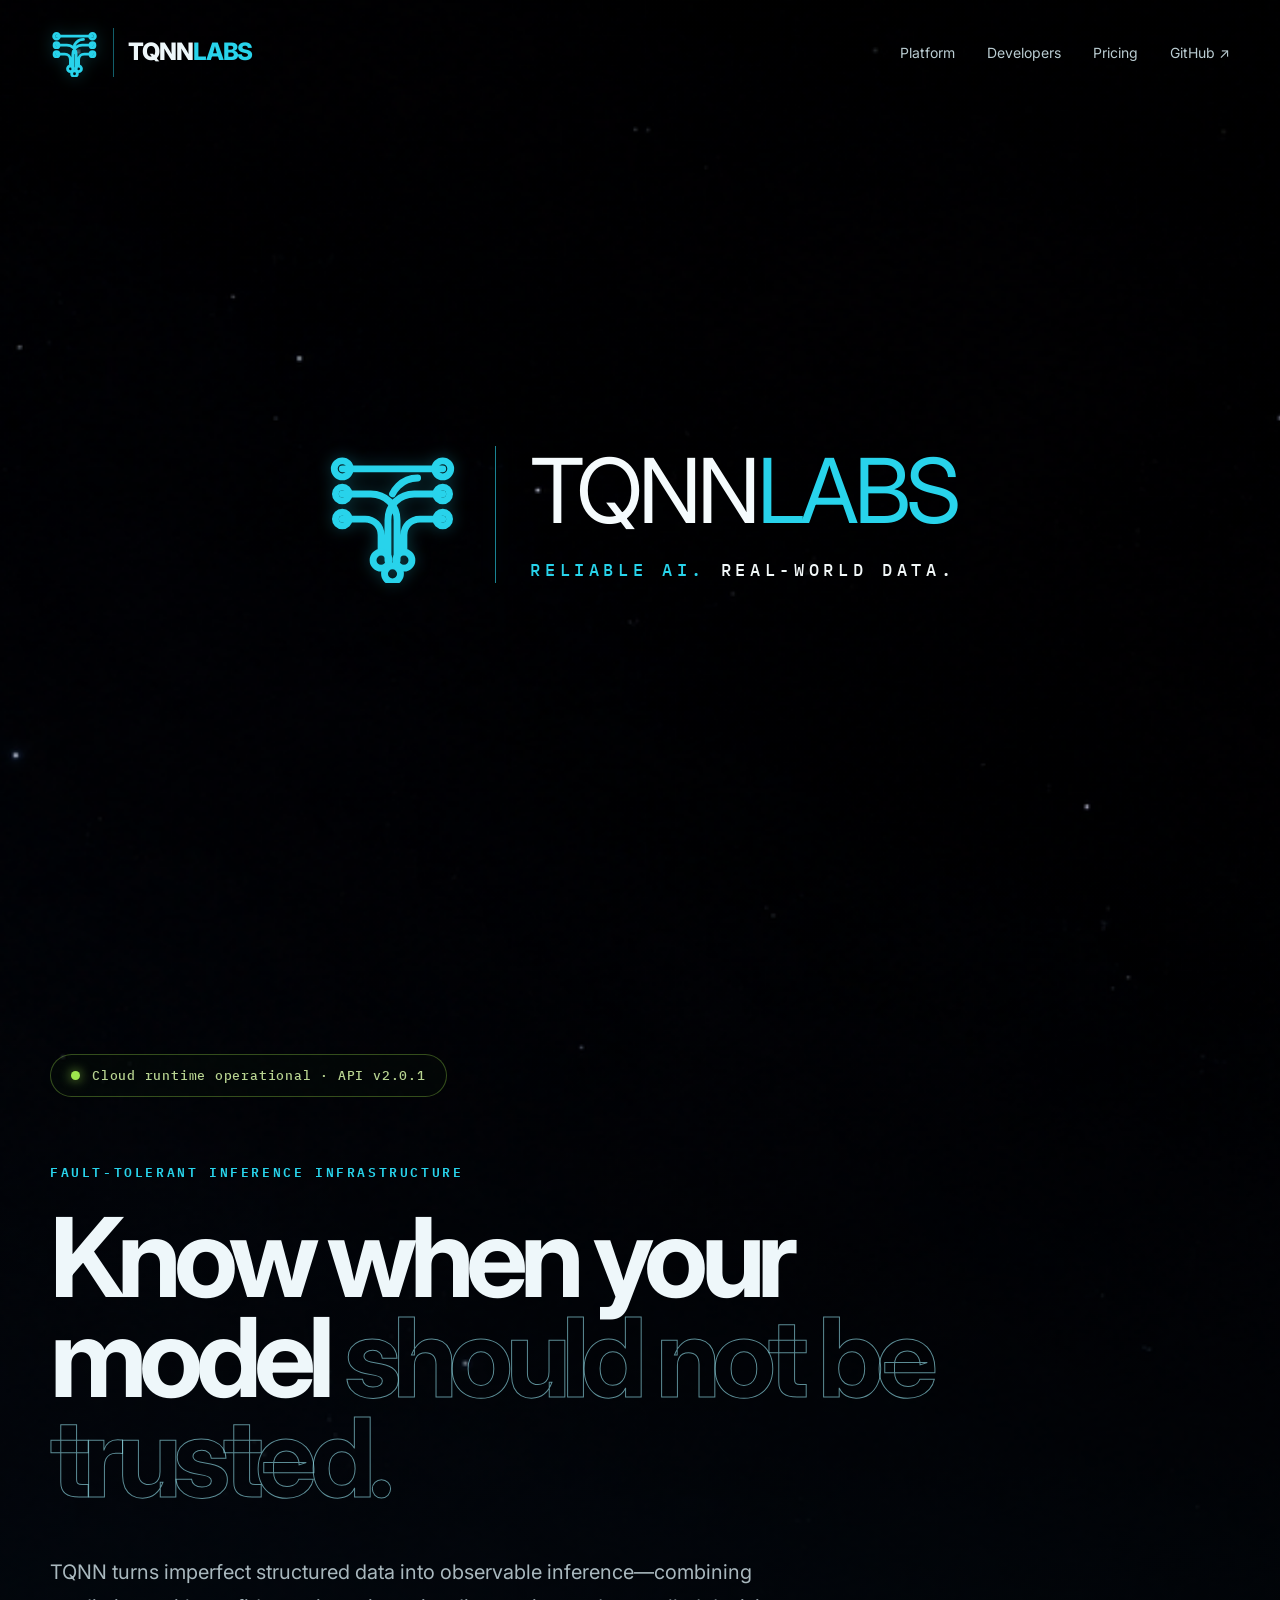
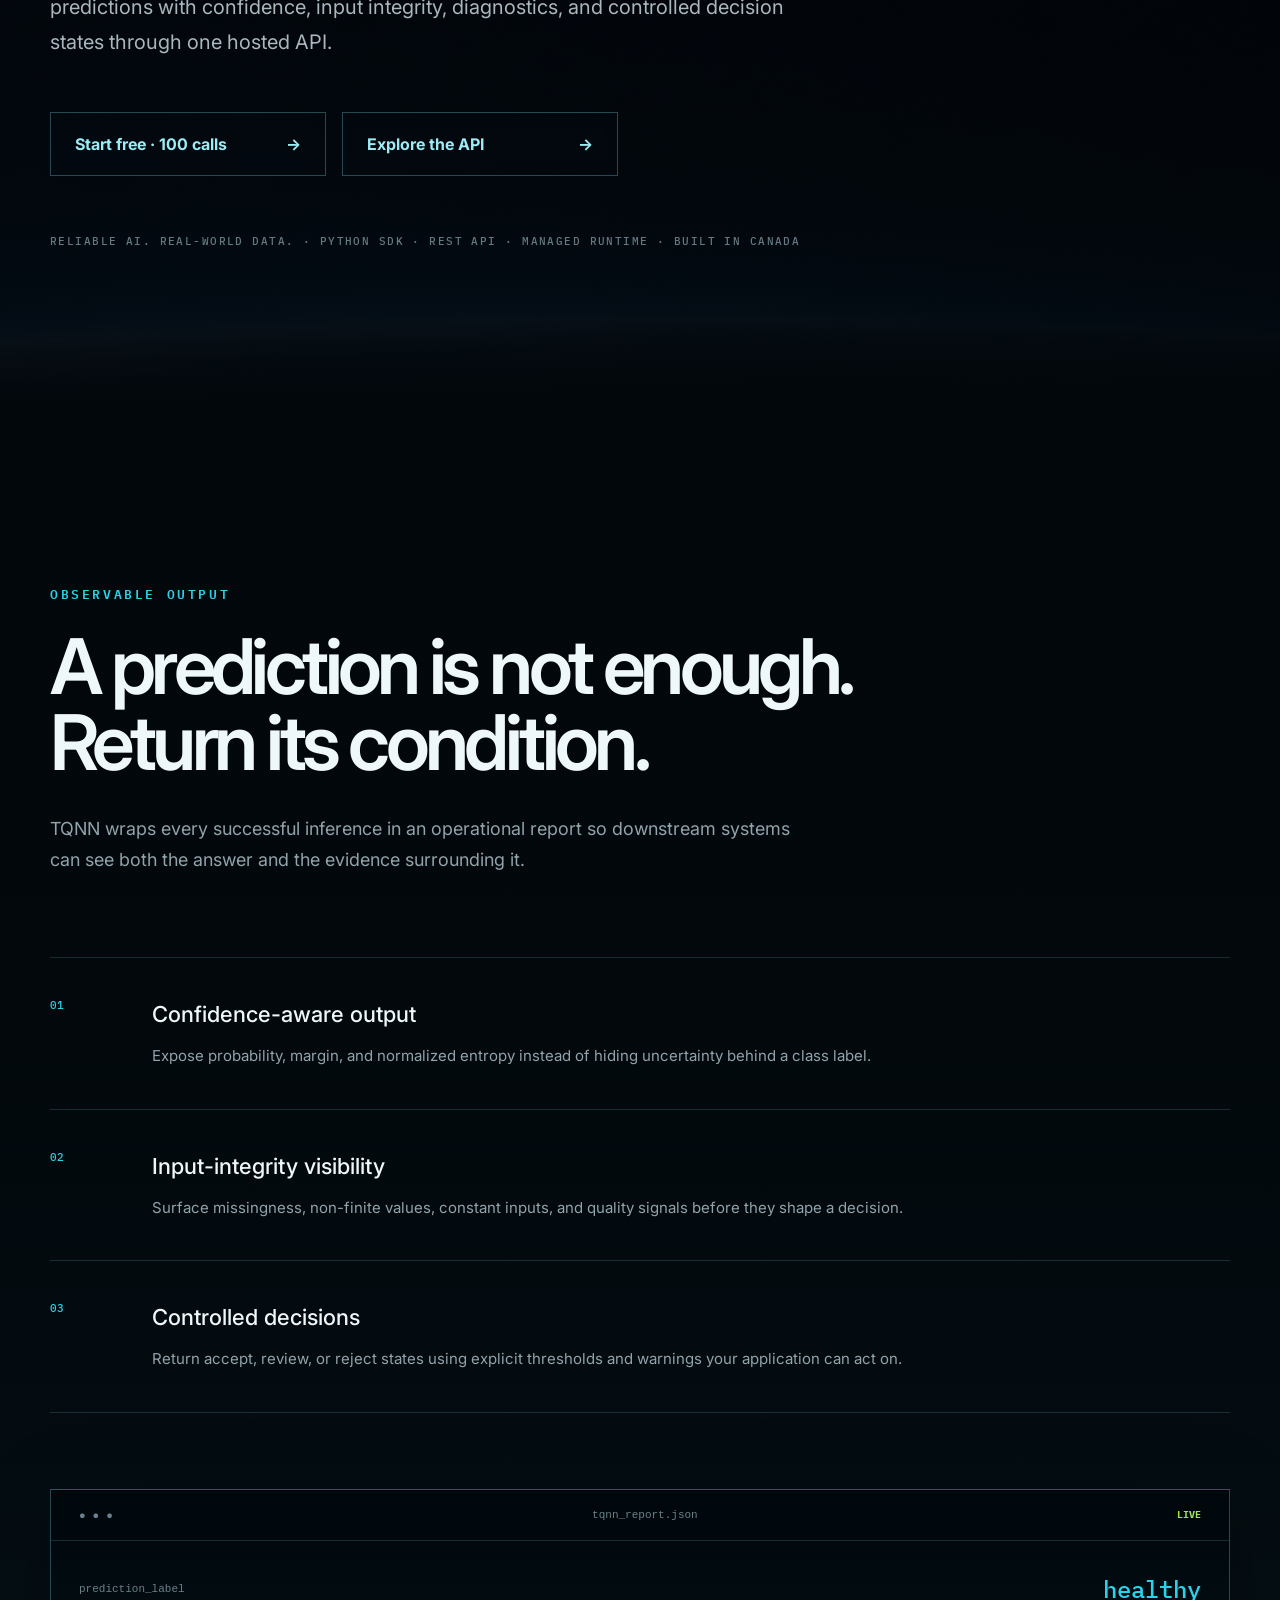
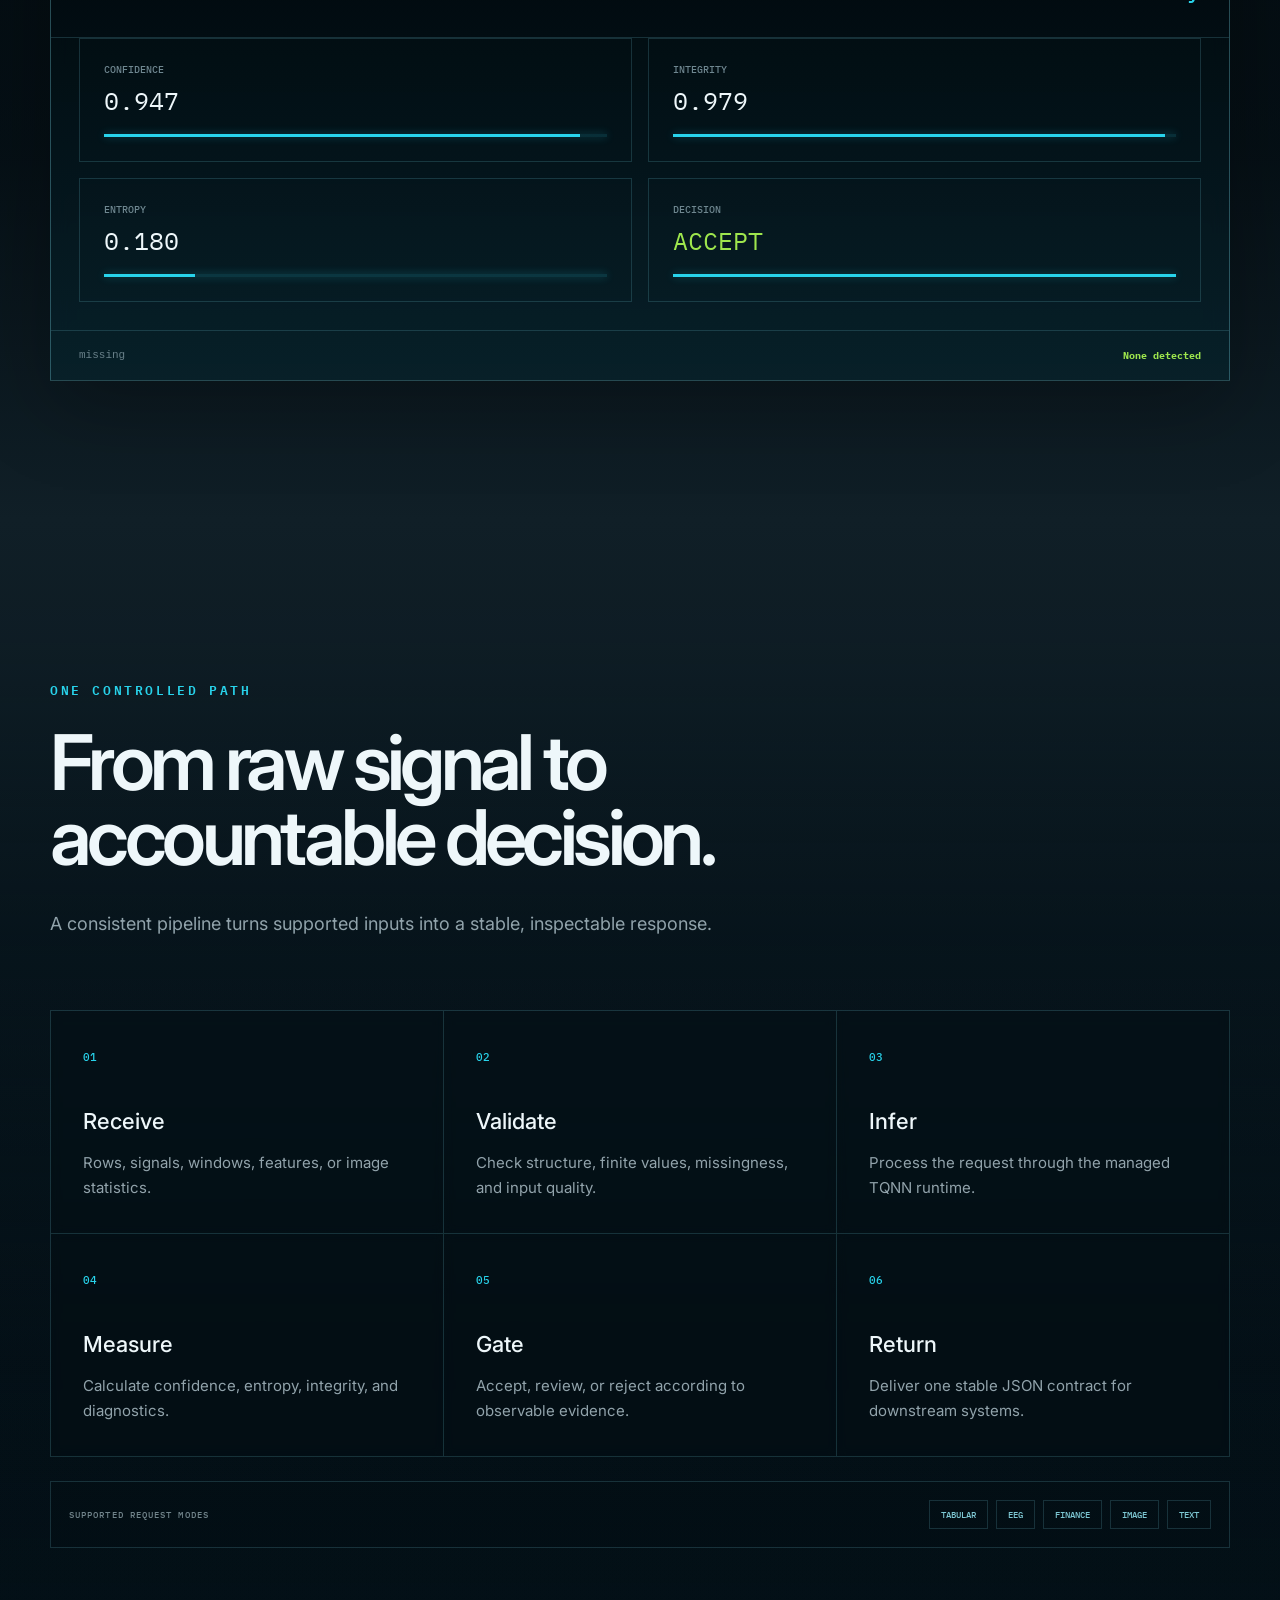
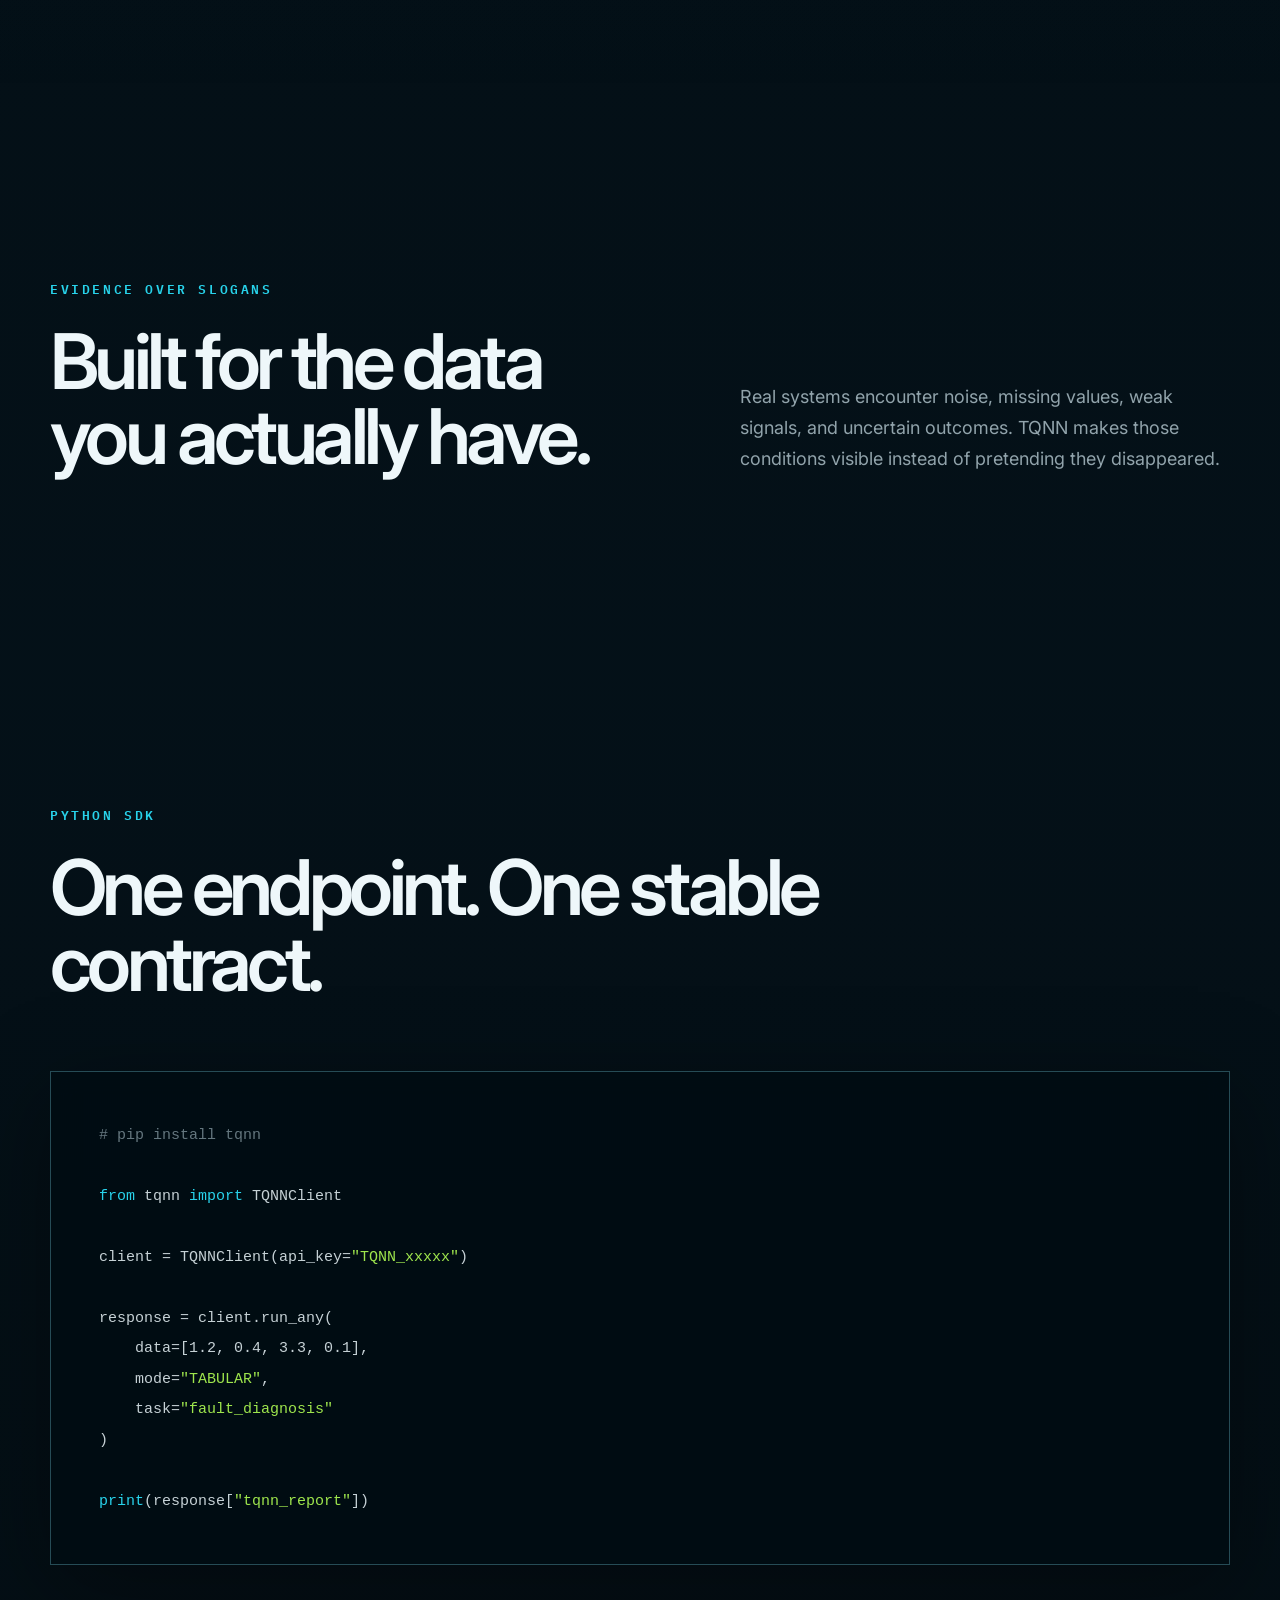
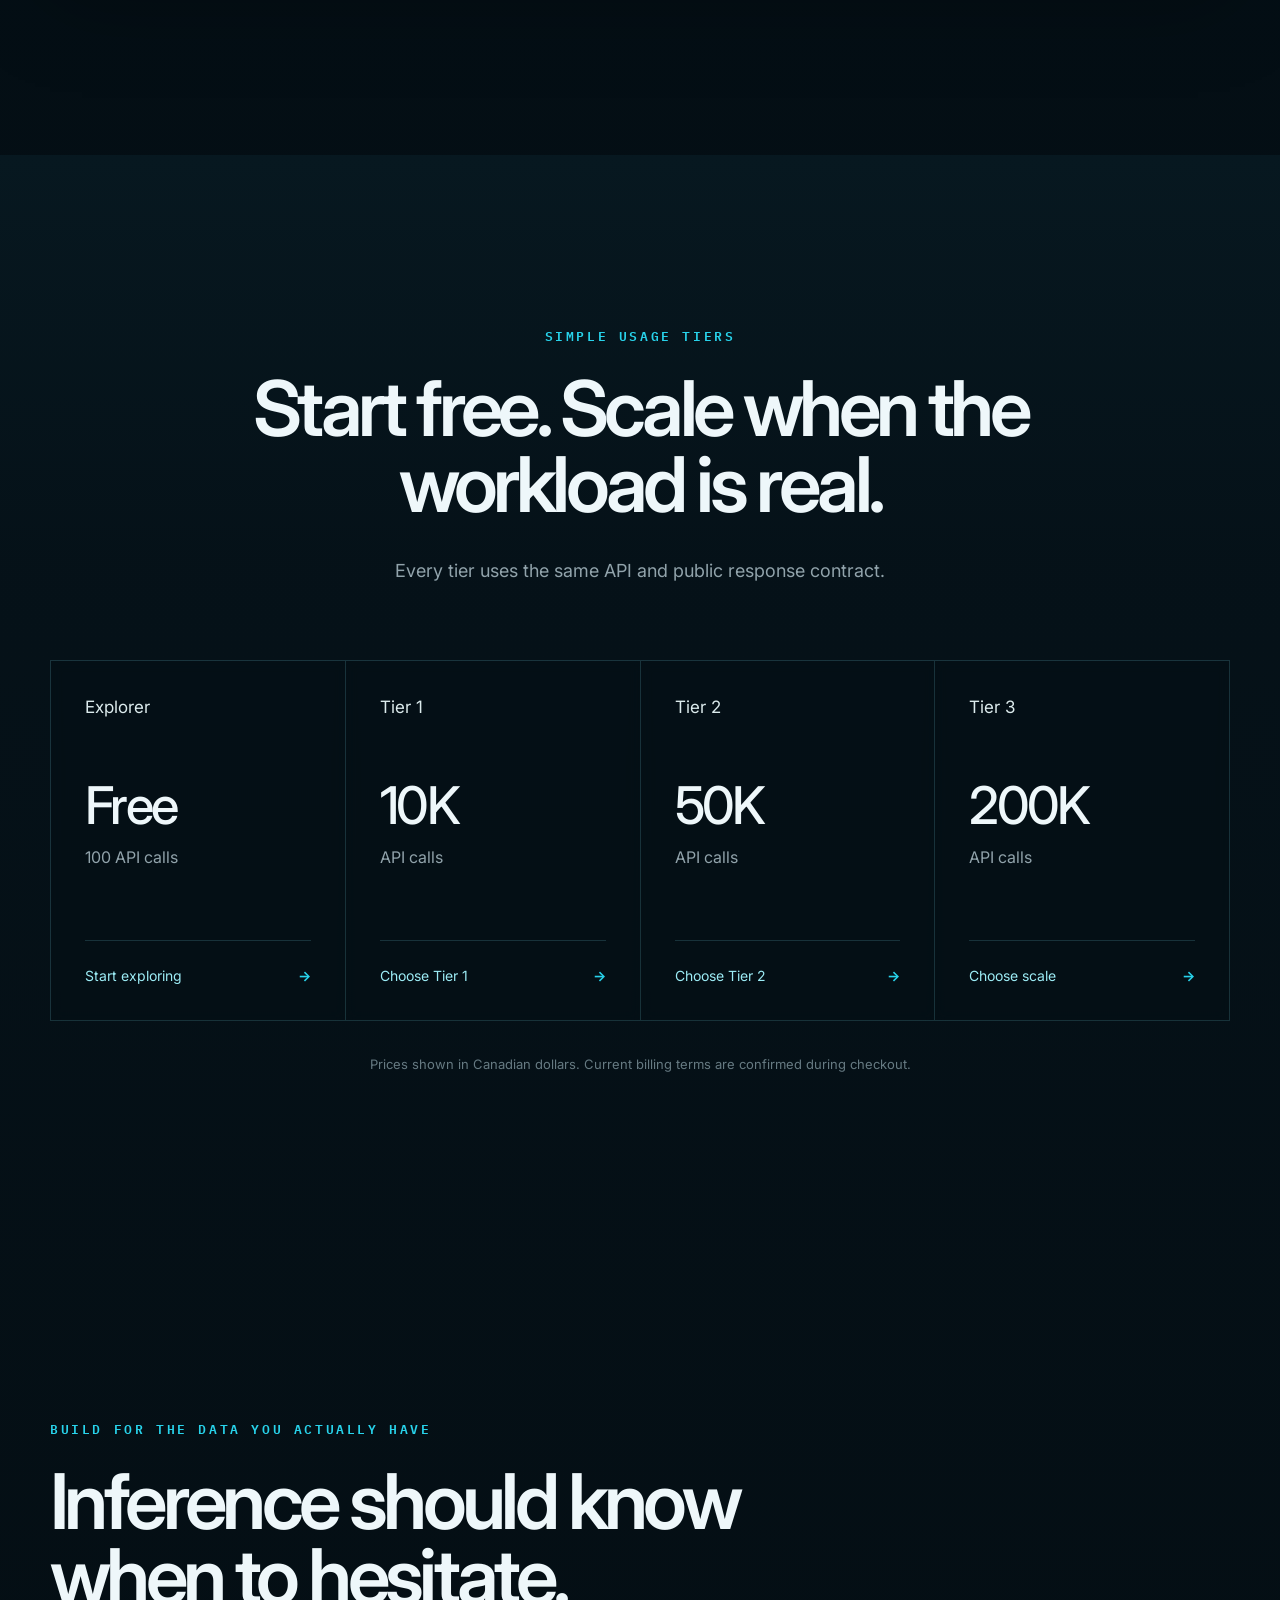
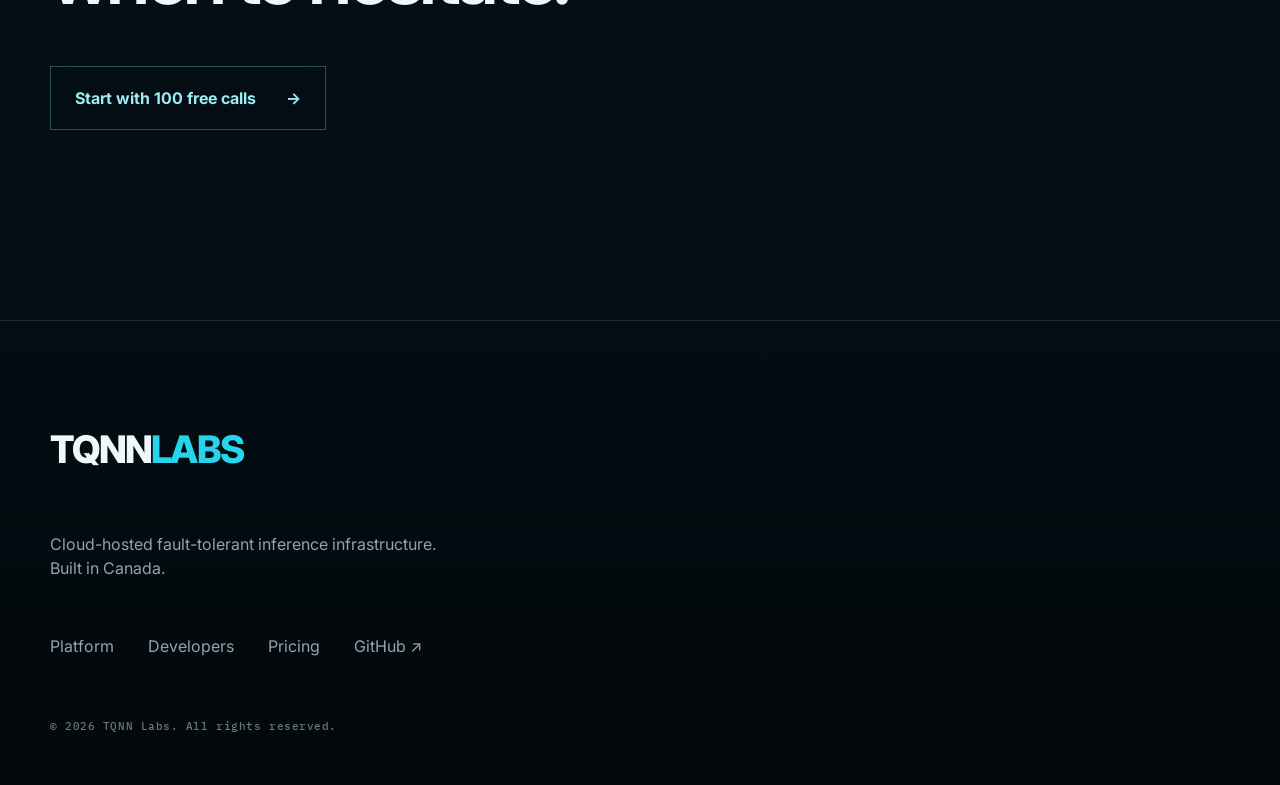
==== commit 6f818d29: "Add files via upload" ====
--- a/index.html
+++ b/index.html
@@ -55,8 +55,8 @@
           <h1 id="hero-title">Know when your model <span>should not be trusted.</span></h1>
           <p class="lede">TQNN turns imperfect structured data into observable inference—combining predictions with confidence, input integrity, diagnostics, and controlled decision states through one hosted API.</p>
           <div class="actions">
-            <a class="button" href="#pricing">Start free · 100 calls <span>→</span></a>
-            <a class="button" href="#developers">Explore the API <span>→</span></a>
+            <a class="button" href="https://tqnn-anyengine-api-914075492772.northamerica-northeast1.run.app/store">Start free · 100 calls <span>→</span></a>
+            <a class="button" href="https://tqnn-anyengine-api-914075492772.northamerica-northeast1.run.app/docs">Explore the API <span>→</span></a>
           </div>
           <p class="micro">Reliable AI. Real-world data. · Python SDK · REST API · Managed runtime · Built in Canada</p>
         </div>
@@ -141,17 +141,17 @@
           <h2 id="pricing-title">Start free. Scale when the workload is real.</h2>
           <p class="section-intro">Every tier uses the same API and public response contract.</p>
           <div class="pricing-grid">
-            <article><p>Explorer</p><h3>Free</h3><span>100 API calls</span><a href="#">Start exploring <b>→</b></a></article>
-            <article><p>Tier 1</p><h3>10K</h3><span>API calls</span><a href="#">Choose Tier 1 <b>→</b></a></article>
-            <article><p>Tier 2</p><h3>50K</h3><span>API calls</span><a href="#">Choose Tier 2 <b>→</b></a></article>
-            <article><p>Tier 3</p><h3>200K</h3><span>API calls</span><a href="#">Choose scale <b>→</b></a></article>
+            <article><p>Explorer</p><h3>Free</h3><span>100 API calls</span><a href="https://tqnn-anyengine-api-914075492772.northamerica-northeast1.run.app/store">Start exploring <b>→</b></a></article>
+            <article><p>Tier 1</p><h3>10K</h3><span>API calls</span><a href="https://tqnn-anyengine-api-914075492772.northamerica-northeast1.run.app/store">Choose Tier 1 <b>→</b></a></article>
+            <article><p>Tier 2</p><h3>50K</h3><span>API calls</span><a href="https://tqnn-anyengine-api-914075492772.northamerica-northeast1.run.app/store">Choose Tier 2 <b>→</b></a></article>
+            <article><p>Tier 3</p><h3>200K</h3><span>API calls</span><a href="https://tqnn-anyengine-api-914075492772.northamerica-northeast1.run.app/store">Choose scale <b>→</b></a></article>
           </div>
           <p class="fine-print">Prices shown in Canadian dollars. Current billing terms are confirmed during checkout.</p>
         </div>
       </section>
 
       <section class="closing section">
-        <div class="shell"><p class="eyebrow">Build for the data you actually have</p><h2>Inference should know<br>when to hesitate.</h2><a class="button" href="#pricing">Start with 100 free calls <span>→</span></a></div>
+        <div class="shell"><p class="eyebrow">Build for the data you actually have</p><h2>Inference should know<br>when to hesitate.</h2><a class="button" href="https://tqnn-anyengine-api-914075492772.northamerica-northeast1.run.app/store">Start with 100 free calls <span>→</span></a></div>
       </section>
 
       <footer class="footer">
--- a/assets/styles.css
+++ b/assets/styles.css
@@ -0,0 +1,127 @@
+@import url('https://fonts.googleapis.com/css2?family=IBM+Plex+Mono:wght@400;500;600&family=Inter:wght@400;500;600;700;800&display=swap');
+
+:root{
+  --black:#020609;
+  --ink:#061117;
+  --panel:rgba(3,14,20,.58);
+  --line:rgba(119,210,226,.18);
+  --line-strong:rgba(119,210,226,.32);
+  --text:#eef7fa;
+  --muted:#91a3ab;
+  --cyan:#28d3eb;
+  --cyan-soft:#9cecf5;
+  --green:#9ee64d;
+  --mono:'IBM Plex Mono',ui-monospace,SFMono-Regular,Consolas,monospace;
+  --sans:Inter,system-ui,-apple-system,BlinkMacSystemFont,'Segoe UI',sans-serif;
+  color-scheme:dark;
+}
+
+*{box-sizing:border-box}
+html{scroll-behavior:smooth;background:var(--black)}
+body{margin:0;background:var(--black);color:var(--text);font-family:var(--sans);line-height:1.5;overflow-x:hidden}
+body::before{content:"";position:fixed;inset:0;z-index:20;pointer-events:none;opacity:.16;background-image:linear-gradient(rgba(255,255,255,.018) 1px,transparent 1px),linear-gradient(90deg,rgba(255,255,255,.015) 1px,transparent 1px);background-size:4px 4px}
+a{color:inherit;text-decoration:none}
+button{font:inherit}
+.shell{width:min(1180px,calc(100% - 84px));margin-inline:auto}
+.skip-link{position:fixed;top:10px;left:10px;z-index:100;transform:translateY(-180%);padding:10px 14px;background:var(--cyan);color:#001017;font-weight:800}
+.skip-link:focus{transform:none}
+
+.site-header{position:absolute;inset:0 0 auto;z-index:10;background:transparent;border:0}
+.nav{height:104px;display:flex;align-items:center;justify-content:space-between}
+.wordmark{display:inline-flex;align-items:center;gap:14px;font-size:24px;font-weight:800;letter-spacing:-.045em}
+.wordmark>span>span,.hero-brand strong span{color:var(--cyan)}
+.brand-mark{width:64px;color:var(--cyan);filter:drop-shadow(0 0 8px rgba(40,211,235,.28))}
+.wordmark .brand-mark{padding-right:14px;border-right:1px solid rgba(40,211,235,.45)}
+.menu-toggle{display:none;border:0;background:transparent;color:var(--cyan-soft);text-transform:uppercase;letter-spacing:.14em;cursor:pointer}
+.site-menu{display:flex;align-items:center;gap:32px;color:#b9cbd1;font-size:14px}
+.site-menu a{transition:color .2s ease}
+.site-menu a:hover,.site-menu a:focus{color:var(--cyan)}
+
+.hero{min-height:1450px;position:relative;isolation:isolate;background:#000 url('space-satellites.png') center top/cover no-repeat}
+.hero::before{content:"";position:absolute;inset:0;z-index:-1;background:linear-gradient(to bottom,rgba(0,0,0,.05) 0%,rgba(0,0,0,.02) 42%,rgba(0,3,6,.48) 72%,#02070b 100%)}
+.hero-inner{padding-top:104px}
+.hero-brand{min-height:820px;display:flex;align-items:center;justify-content:center;gap:34px;color:var(--cyan)}
+.hero-mark{width:172px;padding-right:34px;border-right:1px solid rgba(40,211,235,.62)}
+.hero-brand strong{display:block;color:#f5fbfd;font-size:clamp(48px,7vw,92px);font-weight:400;letter-spacing:-.055em;line-height:1}
+.hero-brand small{display:block;margin-top:24px;color:#f1f7f8;font:500 clamp(11px,1.3vw,17px)/1.4 var(--mono);text-transform:uppercase;letter-spacing:.28em}
+.hero-brand small em{color:var(--cyan);font-style:normal}
+.hero-copy{max-width:1030px;padding:130px 0 170px}
+.status{display:inline-flex;align-items:center;gap:12px;margin:0 0 64px;padding:12px 20px;border:1px solid rgba(158,230,77,.32);border-radius:999px;color:#b8d491;background:rgba(15,29,12,.18);font:500 13px var(--mono);letter-spacing:.06em}
+.status i{width:9px;height:9px;border-radius:50%;background:var(--green);box-shadow:0 0 12px rgba(158,230,77,.85)}
+.eyebrow{margin:0 0 24px;color:var(--cyan);font:600 13px var(--mono);letter-spacing:.2em;text-transform:uppercase}
+h1,h2,h3,p{overflow-wrap:break-word}
+h1{max-width:1040px;margin:0;font-size:clamp(62px,8.6vw,126px);font-weight:700;line-height:.91;letter-spacing:-.07em}
+h1 span{-webkit-text-stroke:1px rgba(148,226,238,.62);color:transparent}
+.lede{max-width:780px;margin:48px 0 0;color:#a9b8be;font-size:20px;line-height:1.75}
+.actions{display:flex;gap:16px;margin-top:52px}
+.button{min-width:276px;display:inline-flex;align-items:center;justify-content:space-between;gap:28px;padding:19px 24px;border:1px solid var(--line-strong);background:rgba(4,15,20,.26);color:var(--cyan-soft);font-weight:700;backdrop-filter:blur(7px);transition:border-color .2s,background .2s,transform .2s}
+.button:hover,.button:focus{border-color:var(--cyan);background:rgba(40,211,235,.08);transform:translateY(-2px)}
+.micro{margin:58px 0 0;color:#657981;font:500 11px var(--mono);text-transform:uppercase;letter-spacing:.13em}
+
+.section{position:relative;padding:140px 0}
+.section h2{max-width:850px;margin:0;font-size:clamp(48px,6vw,84px);font-weight:600;line-height:.98;letter-spacing:-.06em}
+.section-intro{max-width:760px;margin:34px 0 0;color:var(--muted);font-size:18px;line-height:1.7}
+
+.journey-city{position:relative;isolation:isolate;background:#031018 url('city-lights.png') center/cover no-repeat;background-attachment:fixed}
+.journey-city::before{content:"";position:absolute;inset:0;z-index:-1;background:linear-gradient(to bottom,#02070b 0%,rgba(2,8,12,.96) 12%,rgba(4,15,21,.72) 48%,rgba(5,17,24,.5) 76%,rgba(4,14,20,.88) 100%)}
+.platform{padding-top:165px;background:linear-gradient(to bottom,#02070b 0%,rgba(2,8,12,.92) 35%,rgba(7,18,24,.58) 78%,#101f27 100%)}
+.feature-list{margin:82px 0 76px;border-top:1px solid var(--line)}
+.feature-list article{display:grid;grid-template-columns:72px 1fr;gap:30px;padding:40px 0;border-bottom:1px solid var(--line)}
+.feature-list b,.workflow-grid b{color:var(--cyan);font:500 11px var(--mono)}
+.feature-list h3,.workflow-grid h3{margin:0 0 12px;font-size:22px;font-weight:500}
+.feature-list p,.workflow-grid p{margin:0;color:var(--muted);font-size:15px;line-height:1.7}
+.report-card{border:1px solid var(--line-strong);background:linear-gradient(to bottom,rgba(0,6,10,.88),rgba(7,34,43,.82));box-shadow:0 22px 80px rgba(0,0,0,.28);backdrop-filter:blur(10px)}
+.report-head,.report-label,.report-foot{display:flex;align-items:center;justify-content:space-between;padding:18px 28px;border-bottom:1px solid var(--line);color:#69818a;font:500 11px var(--mono)}
+.report-head b,.report-foot b{color:var(--green);font-size:10px}
+.report-label{padding-block:32px}.report-label strong{color:var(--cyan);font:500 24px var(--mono)}
+.metrics{display:grid;grid-template-columns:1fr 1fr;gap:16px;padding:0 28px 28px}
+.metrics>div{padding:24px;border:1px solid var(--line)}
+.metrics small{display:block;color:#6f8790;font:500 10px var(--mono);text-transform:uppercase}
+.metrics strong{display:block;margin:8px 0 17px;font:400 25px var(--mono)}
+.metrics strong.accept{color:var(--green)}
+.metrics i{display:block;height:3px;background:linear-gradient(90deg,var(--cyan) var(--value),rgba(40,211,235,.15) var(--value));box-shadow:0 0 9px rgba(40,211,235,.3)}
+.report-foot{border-top:1px solid var(--line);border-bottom:0}
+
+.workflow{margin-top:-2px;padding-top:160px;background:linear-gradient(to bottom,#101f27 0%,rgba(15,30,38,.94) 10%,rgba(10,25,33,.54) 36%,rgba(6,20,28,.14) 72%,transparent 100%)}
+.workflow-grid{display:grid;grid-template-columns:repeat(3,1fr);margin:70px 0 24px;padding:0;list-style:none;border-top:1px solid var(--line);border-left:1px solid var(--line)}
+.workflow-grid li{min-height:220px;padding:32px;border-right:1px solid var(--line);border-bottom:1px solid var(--line);background:rgba(2,12,17,.22);backdrop-filter:blur(5px)}
+.workflow-grid h3{margin-top:38px}
+.mode-row{display:flex;align-items:center;justify-content:flex-end;gap:8px;padding:18px;border:1px solid var(--line);background:rgba(2,12,17,.22);font:500 9px var(--mono);text-transform:uppercase}
+.mode-row span{margin-right:auto;color:#71848b;letter-spacing:.12em}.mode-row b{padding:8px 11px;border:1px solid var(--line);color:#7ec8d4;font-weight:500}
+
+.evidence{padding:190px 0}.split{display:grid;grid-template-columns:1.1fr .9fr;gap:90px;align-items:end}.split .section-intro{margin:0}
+.developers{padding-bottom:190px}.developers h2{margin-bottom:70px}
+.code-card{border:1px solid var(--line-strong);background:rgba(1,12,18,.78);box-shadow:0 24px 90px rgba(0,0,0,.35);backdrop-filter:blur(12px)}
+.code-card pre{margin:0;padding:48px;overflow:auto;color:#c5d1d5;font:500 15px/1.9 var(--mono)}
+.code-card span{color:#64777f}.code-card i{color:var(--cyan);font-style:normal}.code-card b{color:var(--green);font-weight:500}
+
+.journey-grid{position:relative;isolation:isolate;background:#06131a url('energy-grid.png') center bottom/cover no-repeat;background-attachment:fixed}
+.journey-grid::before{content:"";position:absolute;inset:0;z-index:-1;background:linear-gradient(to bottom,#071820 0%,rgba(5,17,24,.88) 18%,rgba(4,14,20,.72) 54%,rgba(3,11,16,.9) 100%)}
+.pricing{padding-top:170px}.centered{text-align:center}.centered h2,.centered .section-intro{margin-left:auto;margin-right:auto}
+.pricing-grid{display:grid;grid-template-columns:repeat(4,1fr);margin-top:74px;border-top:1px solid var(--line);border-left:1px solid var(--line);text-align:left}
+.pricing-grid article{min-height:360px;padding:34px;display:flex;flex-direction:column;border-right:1px solid var(--line);border-bottom:1px solid var(--line);background:rgba(2,13,18,.18);backdrop-filter:blur(6px)}
+.pricing-grid p{margin:0 0 46px;color:#dcebed;font-size:17px}.pricing-grid h3{margin:0;font-size:52px;font-weight:500;letter-spacing:-.05em}.pricing-grid span{color:var(--muted)}
+.pricing-grid a{display:flex;justify-content:space-between;margin-top:auto;padding-top:24px;border-top:1px solid var(--line);color:var(--cyan-soft);font-size:14px}.pricing-grid a b{color:var(--cyan)}
+.fine-print{margin-top:34px;color:#667a82;font-size:13px}
+.closing{padding:190px 0}.closing h2{margin-bottom:52px}.footer{padding:100px 0 75px;border-top:1px solid var(--line);background:linear-gradient(to bottom,rgba(3,12,17,.36),rgba(2,7,10,.8))}
+.footer .wordmark{font-size:38px}.footer p{margin:54px 0;color:var(--muted)}.footer nav{display:flex;gap:34px;margin-bottom:54px;color:#91a5ac}.footer nav a:hover{color:var(--cyan)}.footer small{color:#657981;font:500 11px var(--mono);letter-spacing:.05em}
+
+@media(max-width:900px){
+  .shell{width:min(100% - 48px,760px)}
+  .site-menu{display:none;position:absolute;top:86px;left:24px;right:24px;flex-direction:column;align-items:stretch;padding:24px;background:rgba(2,12,17,.96);border:1px solid var(--line-strong)}
+  .site-menu.open{display:flex}.menu-toggle{display:block}.wordmark{font-size:20px}.wordmark .brand-mark{width:56px}
+  .hero{min-height:1250px;background-position:55% top}.hero-brand{min-height:650px}.hero-mark{width:130px}.hero-copy{padding-top:100px}
+  .workflow-grid{grid-template-columns:repeat(2,1fr)}.pricing-grid{grid-template-columns:repeat(2,1fr)}.split{grid-template-columns:1fr;gap:32px}
+}
+
+@media(max-width:600px){
+  .shell{width:calc(100% - 40px)}.nav{height:84px}.site-header .wordmark{visibility:hidden}.menu-toggle{margin-left:auto}
+  .hero{min-height:1380px;background-position:center top}.hero-inner{padding-top:84px}.hero-brand{min-height:630px;gap:17px}.hero-mark{width:90px;padding-right:17px}.hero-brand strong{font-size:40px}.hero-brand small{font-size:7px;margin-top:15px;letter-spacing:.18em}
+  .hero-copy{padding:100px 0 130px}.status{font-size:10px;margin-bottom:48px;padding:10px 13px}.eyebrow{font-size:10px}.hero h1{font-size:58px}.lede{font-size:17px;margin-top:36px}.actions{flex-direction:column}.button{width:100%;min-width:0}.micro{line-height:2}
+  .section{padding:100px 0}.section h2{font-size:43px}.section-intro{font-size:16px}.platform{padding-top:120px}.feature-list{margin-top:60px}.feature-list article{grid-template-columns:42px 1fr;gap:16px}.feature-list h3{font-size:19px}
+  .report-head,.report-label,.report-foot{padding:15px 14px}.metrics{grid-template-columns:1fr;padding:0 14px 14px}.metrics>div{padding:18px}.workflow{padding-top:115px}.workflow-grid{grid-template-columns:1fr}.workflow-grid li{min-height:180px}.mode-row{flex-wrap:wrap;justify-content:flex-start}.mode-row span{width:100%;margin-bottom:10px}
+  .evidence{padding:130px 0}.developers{padding-bottom:130px}.code-card pre{padding:25px;font-size:12px}.pricing{padding-top:130px}.pricing-grid{grid-template-columns:1fr}.pricing-grid article{min-height:290px}.closing{padding:140px 0}.footer{padding-top:75px}.footer nav{flex-wrap:wrap;gap:20px}.footer .wordmark{font-size:31px}
+  .journey-city,.journey-grid{background-attachment:scroll}
+}
+
+@media(prefers-reduced-motion:reduce){html{scroll-behavior:auto}*,*::before,*::after{transition:none!important}}
